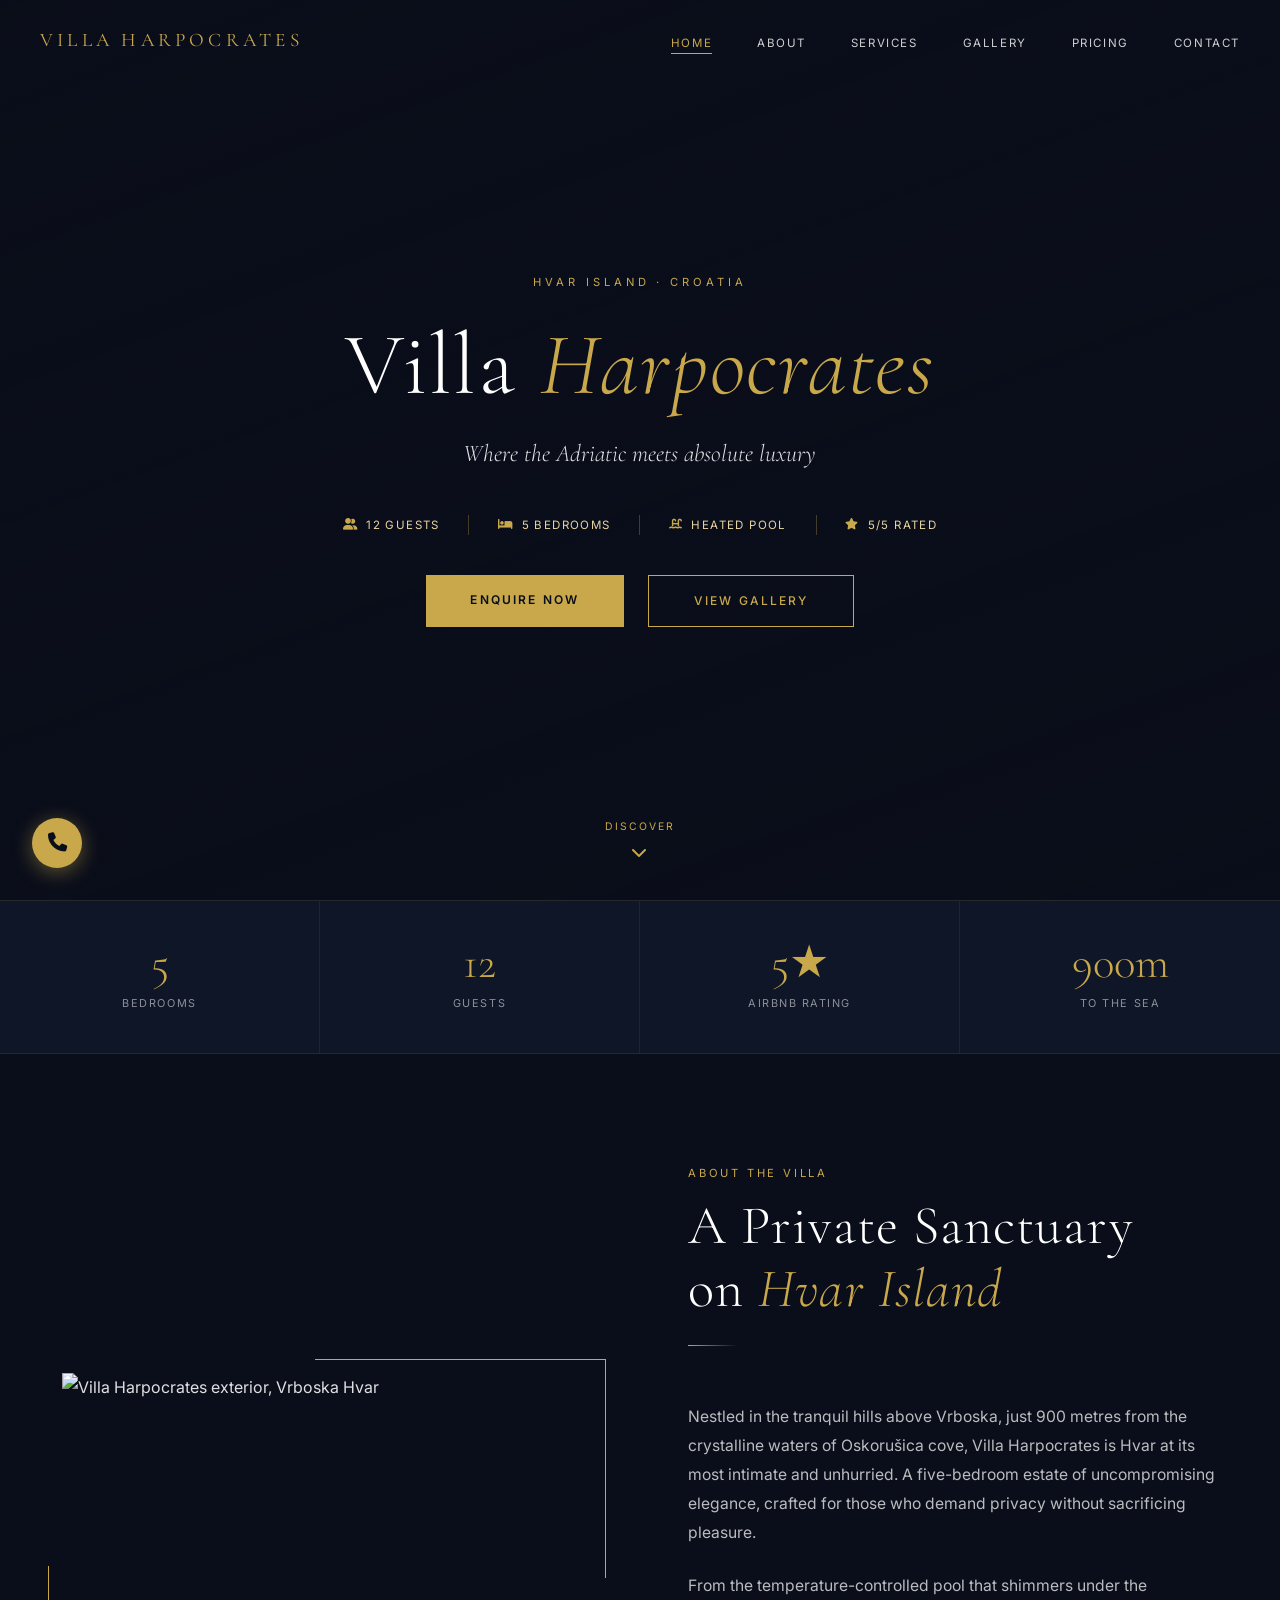
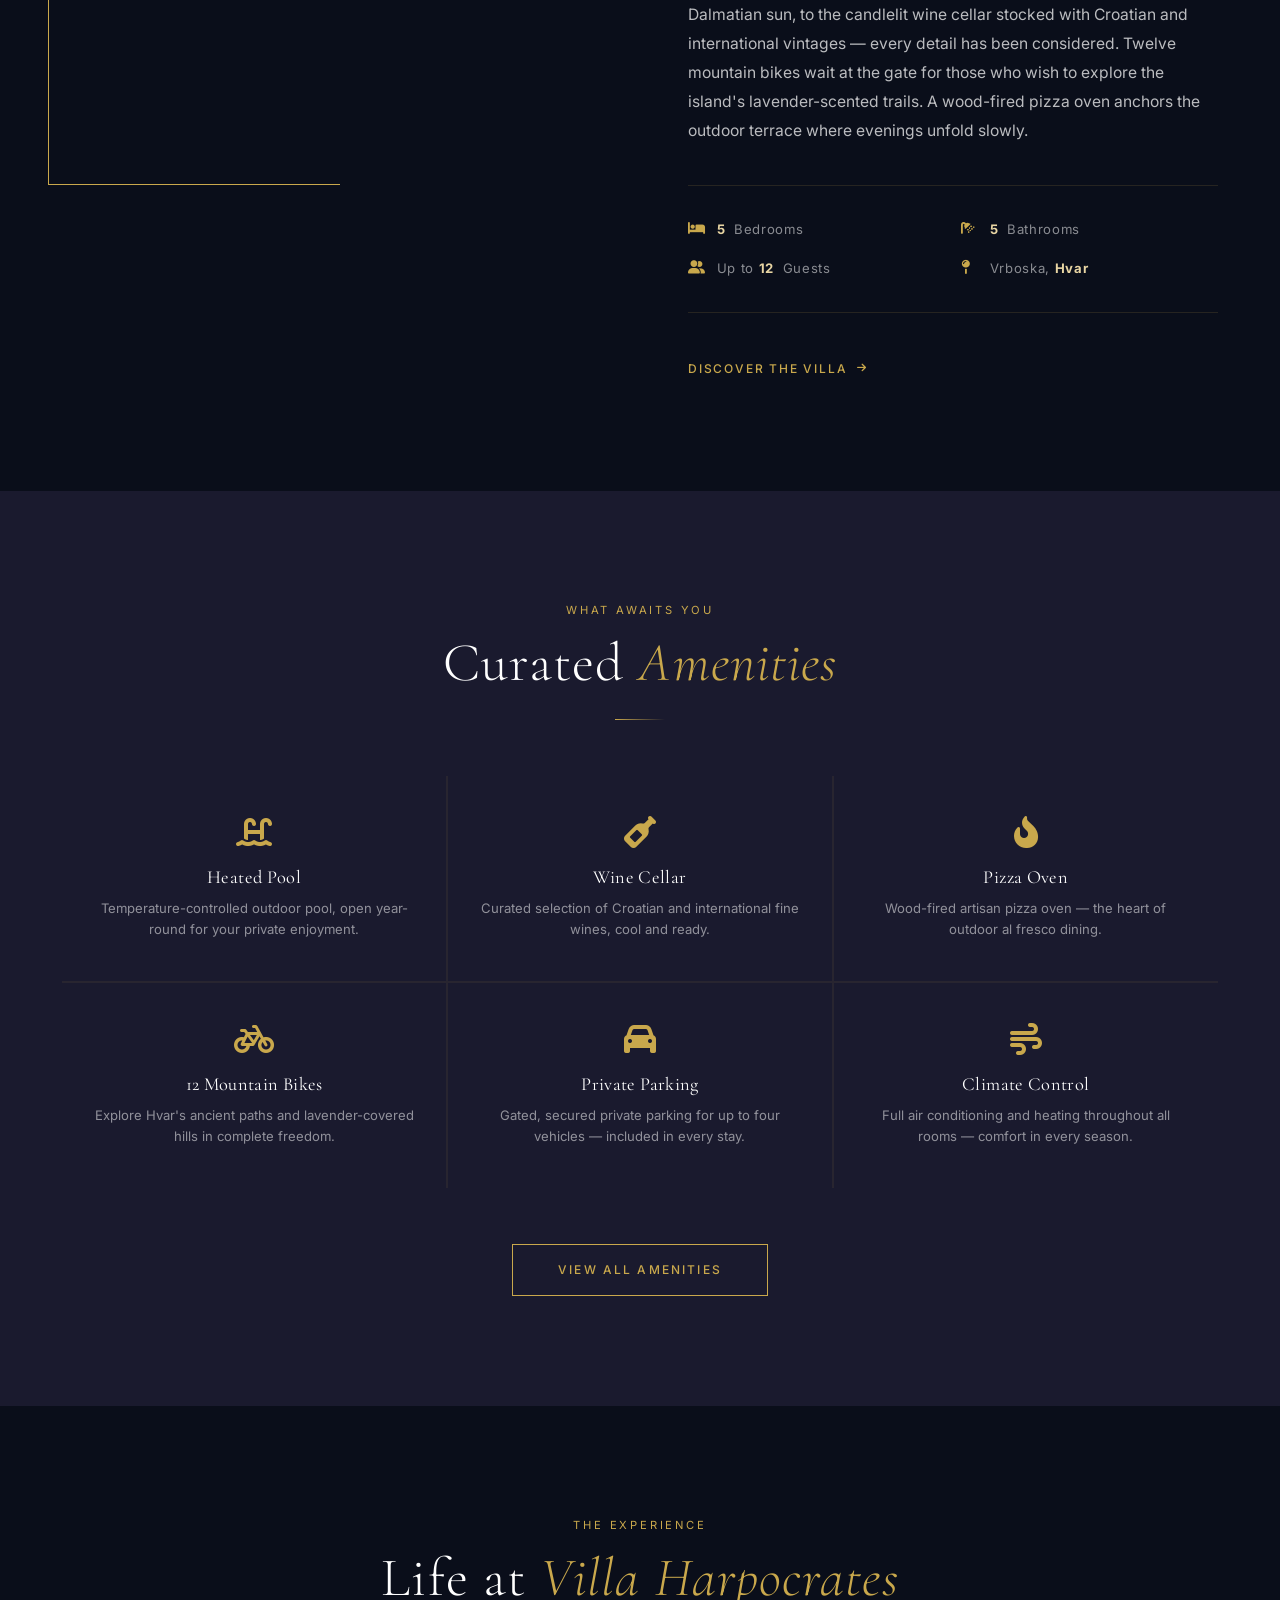
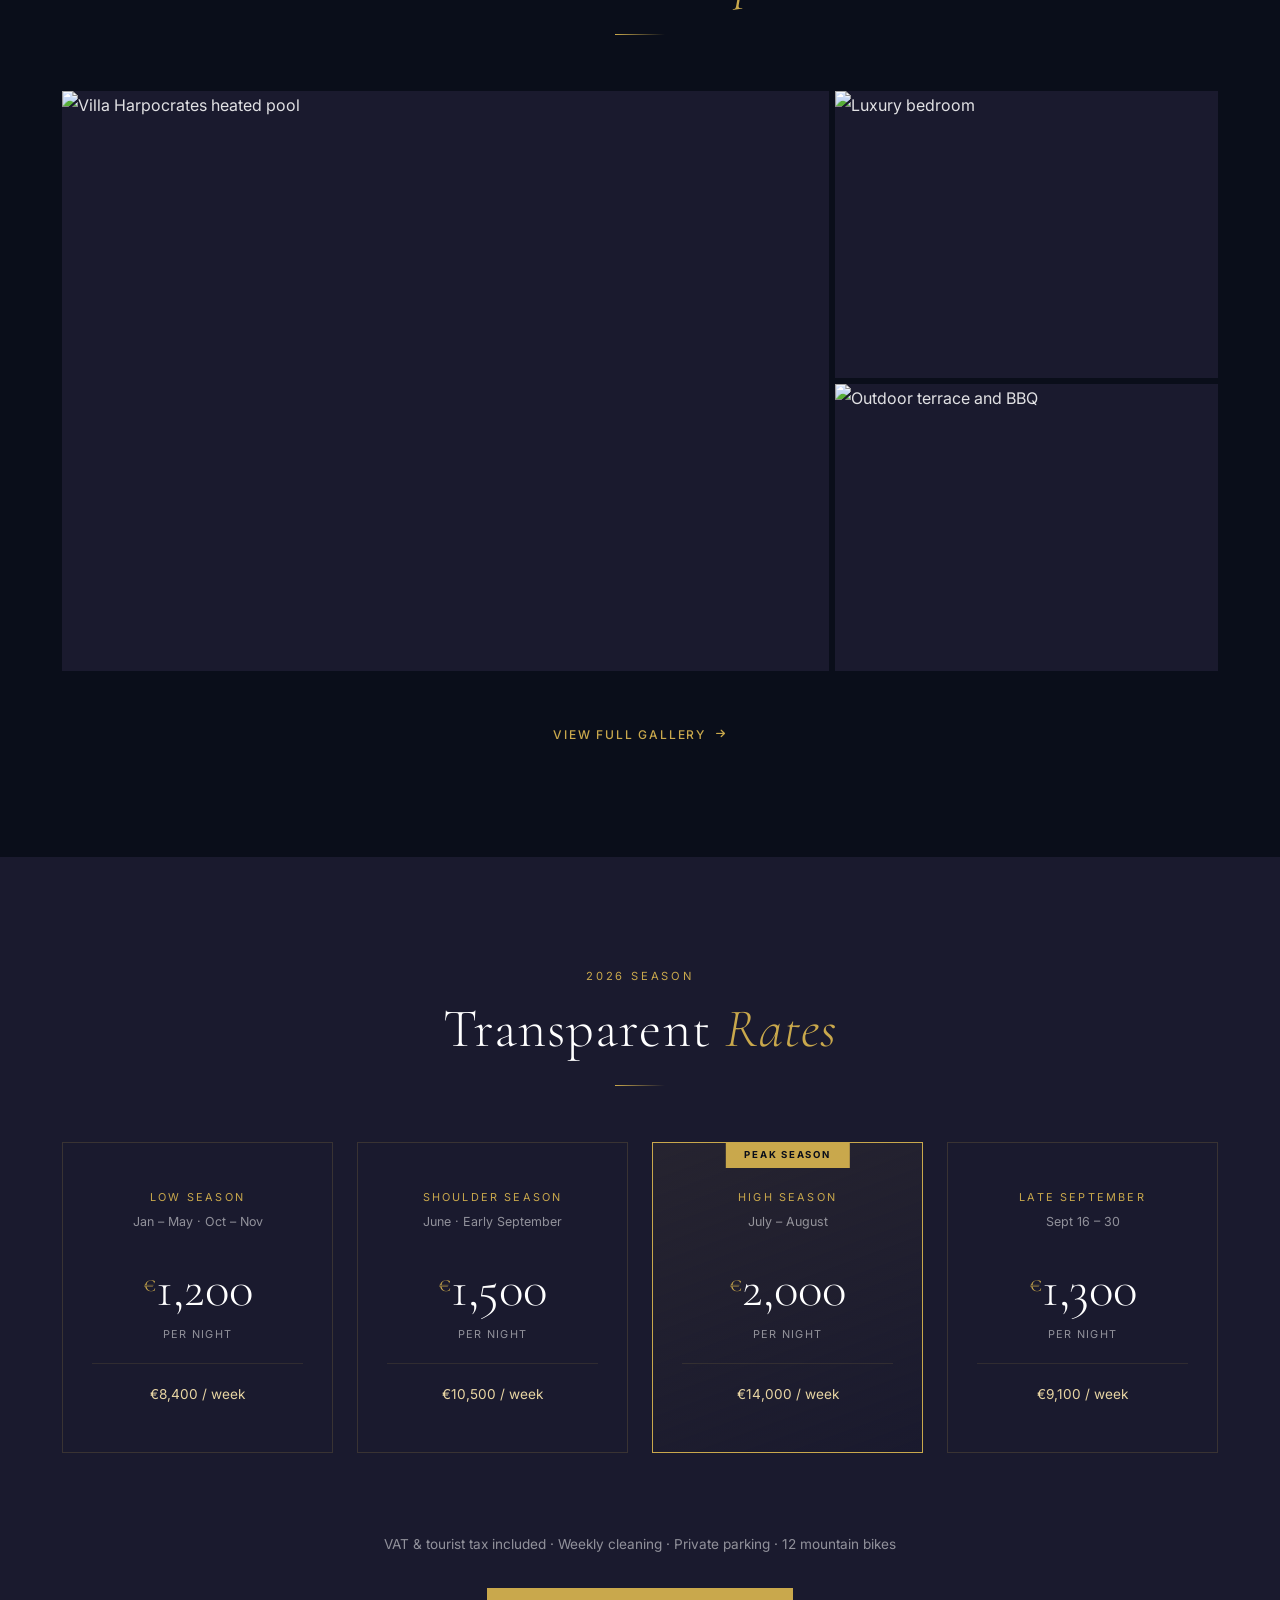
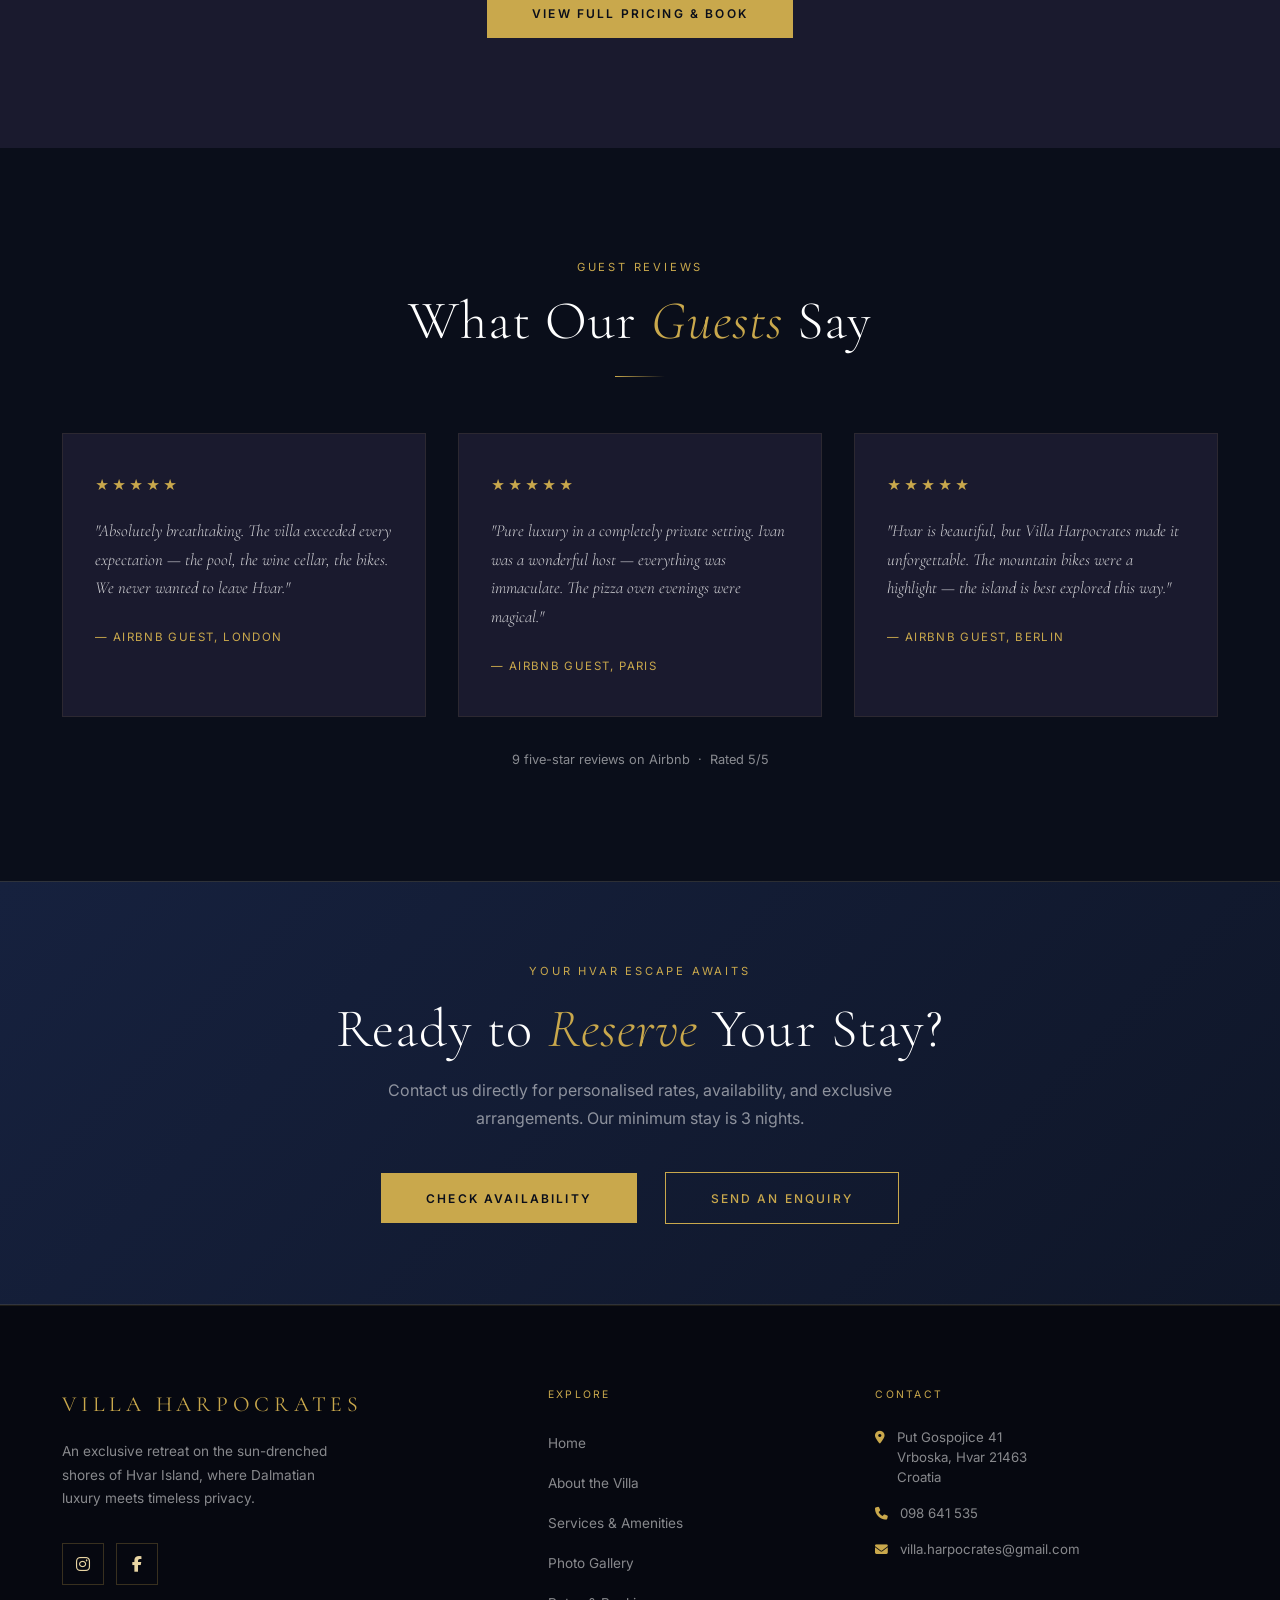
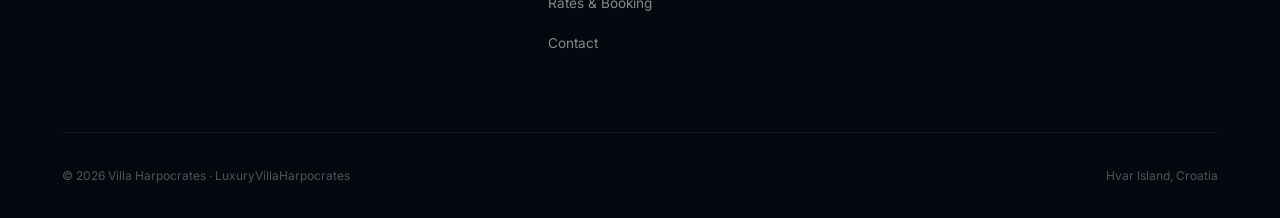
==== index.html @ 969c8e35 "Initial build: luxury 6-page website for Villa Harpocrates Dark navy + gold design system. 6 pages: " ====
<!DOCTYPE html>
<html lang="en">
<head>
  <meta charset="UTF-8">
  <meta name="viewport" content="width=device-width, initial-scale=1.0">
  <title>Villa Harpocrates — Luxury Villa on Hvar Island, Croatia</title>
  <meta name="description" content="Exclusive 5-bedroom luxury villa on Hvar Island, Croatia. Heated pool, wine cellar, pizza oven, 12 mountain bikes. Up to 12 guests. From €1,200/night.">
  <meta name="keywords" content="luxury villa hvar croatia, villa rental hvar, hvar island villa, vrboska villa, villa harpocrates, private villa croatia">
  <meta name="geo.region" content="HR">
  <meta name="geo.placename" content="Vrboska, Hvar">
  <meta name="theme-color" content="#0a0e1a">

  <meta property="og:title" content="Villa Harpocrates — Luxury Villa on Hvar Island">
  <meta property="og:description" content="5 bedrooms · 12 guests · Heated pool · Wine cellar. From €1,200/night. Hvar Island, Croatia.">
  <meta property="og:image" content="https://images.unsplash.com/photo-1613977257363-707ba9348227?w=1200&q=80">
  <meta property="og:type" content="website">
  <meta name="twitter:card" content="summary_large_image">

  <link rel="preconnect" href="https://fonts.googleapis.com">
  <link rel="preconnect" href="https://fonts.gstatic.com" crossorigin>
  <link href="https://fonts.googleapis.com/css2?family=Cormorant+Garamond:ital,wght@0,300;0,400;0,600;1,300;1,400&family=Inter:wght@300;400;500;600&display=swap" rel="stylesheet">
  <link rel="stylesheet" href="https://unpkg.com/aos@2.3.4/dist/aos.css">
  <link rel="stylesheet" href="https://cdnjs.cloudflare.com/ajax/libs/font-awesome/6.5.0/css/all.min.css">
  <link rel="stylesheet" href="css/style.css">

  <script type="application/ld+json">
  {
    "@context": "https://schema.org",
    "@type": "LodgingBusiness",
    "name": "Villa Harpocrates",
    "description": "Exclusive 5-bedroom luxury villa on Hvar Island, Croatia.",
    "telephone": "+385098641535",
    "email": "villa.harpocrates@gmail.com",
    "address": {
      "@type": "PostalAddress",
      "streetAddress": "Put Gospojice 41",
      "addressLocality": "Vrboska",
      "addressRegion": "Split-Dalmatia County",
      "addressCountry": "HR"
    },
    "geo": { "@type": "GeoCoordinates", "latitude": 43.1786, "longitude": 16.6993 },
    "numberOfRooms": 5,
    "aggregateRating": { "@type": "AggregateRating", "ratingValue": "5.0", "bestRating": "5", "ratingCount": "9" },
    "priceRange": "€€€€"
  }
  </script>
</head>
<body>

<!-- ========== NAVBAR ========== -->
<nav id="navbar">
  <a href="index.html" class="nav-logo">Villa Harpocrates</a>
  <ul class="nav-links">
    <li><a href="index.html"    class="nav-link">Home</a></li>
    <li><a href="about.html"    class="nav-link">About</a></li>
    <li><a href="services.html" class="nav-link">Services</a></li>
    <li><a href="gallery.html"  class="nav-link">Gallery</a></li>
    <li><a href="pricing.html"  class="nav-link">Pricing</a></li>
    <li><a href="contact.html"  class="nav-link">Contact</a></li>
  </ul>
  <button class="mobile-menu-btn" id="mobile-menu-btn" aria-label="Open menu">
    <span></span><span></span><span></span>
  </button>
</nav>

<!-- Mobile Menu -->
<div id="mobile-menu">
  <a href="index.html"    class="mobile-link">Home</a>
  <a href="about.html"    class="mobile-link">About</a>
  <a href="services.html" class="mobile-link">Services</a>
  <a href="gallery.html"  class="mobile-link">Gallery</a>
  <a href="pricing.html"  class="mobile-link">Pricing</a>
  <a href="contact.html"  class="mobile-link">Contact</a>
</div>

<!-- ========== HERO ========== -->
<section id="hero">
  <div class="hero-bg" style="background-image: url('https://images.unsplash.com/photo-1613977257363-707ba9348227?auto=format&fit=crop&w=1920&q=85');"></div>
  <div class="hero-overlay"></div>
  <div class="hero-content">
    <p class="hero-pretitle">Hvar Island &middot; Croatia</p>
    <h1 class="hero-title">Villa <em>Harpocrates</em></h1>
    <p class="hero-subtitle">Where the Adriatic meets absolute luxury</p>
    <div class="hero-stats">
      <span class="hero-stat"><i class="fa-solid fa-user-group"></i> 12 Guests</span>
      <span class="hero-stat"><i class="fa-solid fa-bed"></i> 5 Bedrooms</span>
      <span class="hero-stat"><i class="fa-solid fa-water-ladder"></i> Heated Pool</span>
      <span class="hero-stat"><i class="fa-solid fa-star"></i> 5/5 Rated</span>
    </div>
    <div class="hero-cta">
      <a href="pricing.html" class="btn-primary">Enquire Now</a>
      <a href="gallery.html" class="btn-secondary">View Gallery</a>
    </div>
  </div>
  <a href="#stats" class="hero-scroll" aria-label="Scroll down">
    <span>Discover</span>
    <i class="fa-solid fa-chevron-down"></i>
  </a>
</section>

<!-- ========== STATS STRIP ========== -->
<div class="stats-strip" id="stats">
  <div class="stats-strip-inner">
    <div class="stats-item" data-aos="fade-up" data-aos-delay="0">
      <span class="stats-value">5</span>
      <span class="stats-label">Bedrooms</span>
    </div>
    <div class="stats-item" data-aos="fade-up" data-aos-delay="100">
      <span class="stats-value">12</span>
      <span class="stats-label">Guests</span>
    </div>
    <div class="stats-item" data-aos="fade-up" data-aos-delay="200">
      <span class="stats-value">5★</span>
      <span class="stats-label">Airbnb Rating</span>
    </div>
    <div class="stats-item" data-aos="fade-up" data-aos-delay="300">
      <span class="stats-value">900m</span>
      <span class="stats-label">To the Sea</span>
    </div>
  </div>
</div>

<!-- ========== ABOUT TEASER ========== -->
<section id="about-teaser" style="background: var(--navy);">
  <div class="container">
    <div class="about-grid">
      <div class="about-img-wrap" data-aos="fade-right">
        <img
          class="about-img"
          src="https://images.unsplash.com/photo-1580587771525-78b9dba3b914?auto=format&fit=crop&w=1000&q=80"
          alt="Villa Harpocrates exterior, Vrboska Hvar"
          loading="lazy"
        >
      </div>
      <div class="about-text" data-aos="fade-left" data-aos-delay="100">
        <span class="section-label">About the Villa</span>
        <h2>A Private Sanctuary<br>on <em>Hvar Island</em></h2>
        <div class="section-divider"></div>
        <p>
          Nestled in the tranquil hills above Vrboska, just 900 metres from the crystalline waters of Oskorušica cove, Villa Harpocrates is Hvar at its most intimate and unhurried. A five-bedroom estate of uncompromising elegance, crafted for those who demand privacy without sacrificing pleasure.
        </p>
        <p>
          From the temperature-controlled pool that shimmers under the Dalmatian sun, to the candlelit wine cellar stocked with Croatian and international vintages — every detail has been considered. Twelve mountain bikes wait at the gate for those who wish to explore the island's lavender-scented trails. A wood-fired pizza oven anchors the outdoor terrace where evenings unfold slowly.
        </p>
        <div class="about-specs">
          <div class="about-spec">
            <i class="fa-solid fa-bed"></i>
            <span><strong>5</strong> Bedrooms</span>
          </div>
          <div class="about-spec">
            <i class="fa-solid fa-shower"></i>
            <span><strong>5</strong> Bathrooms</span>
          </div>
          <div class="about-spec">
            <i class="fa-solid fa-user-group"></i>
            <span>Up to <strong>12</strong> Guests</span>
          </div>
          <div class="about-spec">
            <i class="fa-solid fa-map-pin"></i>
            <span>Vrboska, <strong>Hvar</strong></span>
          </div>
        </div>
        <a href="about.html" class="btn-text">Discover the Villa <i class="fa-solid fa-arrow-right"></i></a>
      </div>
    </div>
  </div>
</section>

<!-- ========== AMENITIES PREVIEW ========== -->
<section id="amenities-preview" style="background: var(--charcoal);">
  <div class="container">
    <div style="text-align:center; margin-bottom: 3.5rem;">
      <span class="section-label" style="display:block; text-align:center;">What Awaits You</span>
      <h2>Curated <em>Amenities</em></h2>
      <div class="section-divider centered"></div>
    </div>

    <div class="amenities-grid">
      <div class="amenity-card" data-aos="fade-up" data-aos-delay="0">
        <i class="fa-solid fa-water-ladder amenity-icon"></i>
        <h3 class="amenity-title">Heated Pool</h3>
        <p class="amenity-desc">Temperature-controlled outdoor pool, open year-round for your private enjoyment.</p>
      </div>
      <div class="amenity-card" data-aos="fade-up" data-aos-delay="80">
        <i class="fa-solid fa-wine-bottle amenity-icon"></i>
        <h3 class="amenity-title">Wine Cellar</h3>
        <p class="amenity-desc">Curated selection of Croatian and international fine wines, cool and ready.</p>
      </div>
      <div class="amenity-card" data-aos="fade-up" data-aos-delay="160">
        <i class="fa-solid fa-fire-flame-curved amenity-icon"></i>
        <h3 class="amenity-title">Pizza Oven</h3>
        <p class="amenity-desc">Wood-fired artisan pizza oven — the heart of outdoor al fresco dining.</p>
      </div>
      <div class="amenity-card" data-aos="fade-up" data-aos-delay="0">
        <i class="fa-solid fa-bicycle amenity-icon"></i>
        <h3 class="amenity-title">12 Mountain Bikes</h3>
        <p class="amenity-desc">Explore Hvar's ancient paths and lavender-covered hills in complete freedom.</p>
      </div>
      <div class="amenity-card" data-aos="fade-up" data-aos-delay="80">
        <i class="fa-solid fa-car amenity-icon"></i>
        <h3 class="amenity-title">Private Parking</h3>
        <p class="amenity-desc">Gated, secured private parking for up to four vehicles — included in every stay.</p>
      </div>
      <div class="amenity-card" data-aos="fade-up" data-aos-delay="160">
        <i class="fa-solid fa-wind amenity-icon"></i>
        <h3 class="amenity-title">Climate Control</h3>
        <p class="amenity-desc">Full air conditioning and heating throughout all rooms — comfort in every season.</p>
      </div>
    </div>

    <div style="text-align:center; margin-top: 3.5rem;" data-aos="fade-up">
      <a href="services.html" class="btn-secondary">View All Amenities</a>
    </div>
  </div>
</section>

<!-- ========== GALLERY TEASER ========== -->
<section id="gallery-teaser" style="background: var(--navy);">
  <div class="container">
    <div style="text-align:center; margin-bottom: 3.5rem;">
      <span class="section-label" style="display:block; text-align:center;">The Experience</span>
      <h2>Life at <em>Villa Harpocrates</em></h2>
      <div class="section-divider centered"></div>
    </div>

    <div style="display:grid; grid-template-columns: 2fr 1fr; grid-template-rows: 1fr 1fr; gap: 6px; height: 580px;" data-aos="fade-up">
      <div class="gallery-item" style="grid-row: span 2;" data-src="https://images.unsplash.com/photo-1571003123894-1f0594d2b5d9?auto=format&fit=crop&w=1200&q=80" data-alt="Villa pool" data-category="pool">
        <img src="https://images.unsplash.com/photo-1571003123894-1f0594d2b5d9?auto=format&fit=crop&w=800&q=80" alt="Villa Harpocrates heated pool" loading="lazy" style="height:100%; object-fit:cover;">
        <div class="gallery-overlay"><i class="fa-regular fa-magnifying-glass-plus"></i></div>
      </div>
      <div class="gallery-item" data-src="https://images.unsplash.com/photo-1631049307264-da0ec9d70304?auto=format&fit=crop&w=1000&q=80" data-alt="Bedroom" data-category="interior">
        <img src="https://images.unsplash.com/photo-1631049307264-da0ec9d70304?auto=format&fit=crop&w=600&q=80" alt="Luxury bedroom" loading="lazy" style="height:100%; object-fit:cover;">
        <div class="gallery-overlay"><i class="fa-regular fa-magnifying-glass-plus"></i></div>
      </div>
      <div class="gallery-item" data-src="https://images.unsplash.com/photo-1600585154340-be6161a56a0c?auto=format&fit=crop&w=1000&q=80" data-alt="Outdoor terrace" data-category="exterior">
        <img src="https://images.unsplash.com/photo-1600585154340-be6161a56a0c?auto=format&fit=crop&w=600&q=80" alt="Outdoor terrace and BBQ" loading="lazy" style="height:100%; object-fit:cover;">
        <div class="gallery-overlay"><i class="fa-regular fa-magnifying-glass-plus"></i></div>
      </div>
    </div>

    <div id="lightbox">
      <button id="lightbox-close" aria-label="Close">&times;</button>
      <button id="lightbox-prev" aria-label="Previous"><i class="fa-solid fa-chevron-left"></i></button>
      <img id="lightbox-img" src="" alt="">
      <button id="lightbox-next" aria-label="Next"><i class="fa-solid fa-chevron-right"></i></button>
      <div id="lightbox-counter"></div>
    </div>

    <div style="text-align:center; margin-top: 3rem;" data-aos="fade-up">
      <a href="gallery.html" class="btn-text">View Full Gallery <i class="fa-solid fa-arrow-right"></i></a>
    </div>
  </div>
</section>

<!-- ========== PRICING TEASER ========== -->
<section id="pricing-teaser" style="background: var(--charcoal);">
  <div class="container">
    <div style="text-align:center; margin-bottom: 3.5rem;">
      <span class="section-label" style="display:block; text-align:center;">2026 Season</span>
      <h2>Transparent <em>Rates</em></h2>
      <div class="section-divider centered"></div>
    </div>

    <div class="pricing-grid" data-aos="fade-up">
      <div class="pricing-card">
        <p class="pricing-season">Low Season</p>
        <p class="pricing-dates">Jan – May · Oct – Nov</p>
        <div class="pricing-amount"><span class="pricing-currency">€</span>1,200</div>
        <p class="pricing-unit">per night</p>
        <p class="pricing-weekly">€8,400 / week</p>
      </div>
      <div class="pricing-card">
        <p class="pricing-season">Shoulder Season</p>
        <p class="pricing-dates">June · Early September</p>
        <div class="pricing-amount"><span class="pricing-currency">€</span>1,500</div>
        <p class="pricing-unit">per night</p>
        <p class="pricing-weekly">€10,500 / week</p>
      </div>
      <div class="pricing-card featured">
        <div class="pricing-badge">Peak Season</div>
        <p class="pricing-season">High Season</p>
        <p class="pricing-dates">July – August</p>
        <div class="pricing-amount"><span class="pricing-currency">€</span>2,000</div>
        <p class="pricing-unit">per night</p>
        <p class="pricing-weekly">€14,000 / week</p>
      </div>
      <div class="pricing-card">
        <p class="pricing-season">Late September</p>
        <p class="pricing-dates">Sept 16 – 30</p>
        <div class="pricing-amount"><span class="pricing-currency">€</span>1,300</div>
        <p class="pricing-unit">per night</p>
        <p class="pricing-weekly">€9,100 / week</p>
      </div>
    </div>

    <div style="text-align:center;" data-aos="fade-up">
      <p style="font-size:0.85rem; color:var(--text-muted); margin-bottom: 2rem;">VAT &amp; tourist tax included · Weekly cleaning · Private parking · 12 mountain bikes</p>
      <a href="pricing.html" class="btn-primary">View Full Pricing &amp; Book</a>
    </div>
  </div>
</section>

<!-- ========== TESTIMONIALS ========== -->
<section id="testimonials" style="background: var(--navy);">
  <div class="container">
    <div style="text-align:center; margin-bottom: 3.5rem;">
      <span class="section-label" style="display:block; text-align:center;">Guest Reviews</span>
      <h2>What Our <em>Guests</em> Say</h2>
      <div class="section-divider centered"></div>
    </div>

    <div class="testimonials-grid">
      <div class="testimonial-card" data-aos="fade-up" data-aos-delay="0">
        <div class="testimonial-stars">★★★★★</div>
        <p class="testimonial-text">"Absolutely breathtaking. The villa exceeded every expectation — the pool, the wine cellar, the bikes. We never wanted to leave Hvar."</p>
        <p class="testimonial-author">— Airbnb Guest, London</p>
      </div>
      <div class="testimonial-card" data-aos="fade-up" data-aos-delay="100">
        <div class="testimonial-stars">★★★★★</div>
        <p class="testimonial-text">"Pure luxury in a completely private setting. Ivan was a wonderful host — everything was immaculate. The pizza oven evenings were magical."</p>
        <p class="testimonial-author">— Airbnb Guest, Paris</p>
      </div>
      <div class="testimonial-card" data-aos="fade-up" data-aos-delay="200">
        <div class="testimonial-stars">★★★★★</div>
        <p class="testimonial-text">"Hvar is beautiful, but Villa Harpocrates made it unforgettable. The mountain bikes were a highlight — the island is best explored this way."</p>
        <p class="testimonial-author">— Airbnb Guest, Berlin</p>
      </div>
    </div>

    <div style="text-align:center; margin-top:2rem; color:var(--text-muted); font-size:0.8rem;" data-aos="fade-up">
      9 five-star reviews on Airbnb &nbsp;·&nbsp; Rated 5/5
    </div>
  </div>
</section>

<!-- ========== CTA BANNER ========== -->
<div class="cta-banner">
  <div class="container">
    <span class="section-label" style="display:block; text-align:center; margin-bottom:1rem;">Your Hvar Escape Awaits</span>
    <h2>Ready to <em>Reserve</em> Your Stay?</h2>
    <p>Contact us directly for personalised rates, availability, and exclusive arrangements. Our minimum stay is 3 nights.</p>
    <a href="pricing.html" class="btn-primary">Check Availability</a>
    <a href="contact.html" class="btn-secondary" style="margin-left:1rem;">Send an Enquiry</a>
  </div>
</div>

<!-- ========== FOOTER ========== -->
<footer>
  <div class="container">
    <div class="footer-grid">
      <div>
        <span class="footer-logo">Villa Harpocrates</span>
        <p class="footer-tagline">An exclusive retreat on the sun-drenched shores of Hvar Island, where Dalmatian luxury meets timeless privacy.</p>
        <div class="social-links">
          <a href="https://www.instagram.com/luxuryvillaharpocrates/" target="_blank" rel="noopener" class="social-link" aria-label="Instagram"><i class="fa-brands fa-instagram"></i></a>
          <a href="https://facebook.com" target="_blank" rel="noopener" class="social-link" aria-label="Facebook"><i class="fa-brands fa-facebook-f"></i></a>
        </div>
      </div>
      <div>
        <p class="footer-col-title">Explore</p>
        <ul class="footer-links">
          <li><a href="index.html">Home</a></li>
          <li><a href="about.html">About the Villa</a></li>
          <li><a href="services.html">Services &amp; Amenities</a></li>
          <li><a href="gallery.html">Photo Gallery</a></li>
          <li><a href="pricing.html">Rates &amp; Booking</a></li>
          <li><a href="contact.html">Contact</a></li>
        </ul>
      </div>
      <div>
        <p class="footer-col-title">Contact</p>
        <div class="footer-contact-item">
          <i class="fa-solid fa-location-dot"></i>
          <span>Put Gospojice 41<br>Vrboska, Hvar 21463<br>Croatia</span>
        </div>
        <div class="footer-contact-item">
          <i class="fa-solid fa-phone"></i>
          <a href="tel:+385098641535">098 641 535</a>
        </div>
        <div class="footer-contact-item">
          <i class="fa-solid fa-envelope"></i>
          <a href="mailto:villa.harpocrates@gmail.com">villa.harpocrates@gmail.com</a>
        </div>
      </div>
    </div>
    <div class="footer-bottom">
      <span>&copy; 2026 Villa Harpocrates · LuxuryVillaHarpocrates</span>
      <span>Hvar Island, Croatia</span>
    </div>
  </div>
</footer>

<!-- Floating Buttons -->
<button id="back-to-top" aria-label="Back to top"><i class="fa-solid fa-chevron-up"></i></button>
<a href="tel:+385098641535" id="phone-float" aria-label="Call us"><i class="fa-solid fa-phone"></i></a>

<script src="https://unpkg.com/aos@2.3.4/dist/aos.js"></script>
<script src="js/main.js"></script>
</body>
</html>
---- css/style.css ----
/* ============================================================
   Villa Harpocrates — Luxury Villa Website
   Dark Navy + Gold Design System
   ============================================================ */

/* ========== CSS Variables ========== */
:root {
  --navy:       #0a0e1a;
  --charcoal:   #1a1a2e;
  --charcoal2:  #16213e;
  --charcoal3:  #0f1628;
  --gold:       #c9a84c;
  --gold-light: #d4af37;
  --gold-pale:  #e8d5a3;
  --gold-dim:   rgba(201,168,76,0.15);
  --white:      #ffffff;
  --off-white:  #f5f2ec;
  --text-light: rgba(255,255,255,0.87);
  --text-muted: rgba(255,255,255,0.52);
  --font-head:  'Cormorant Garamond', Georgia, serif;
  --font-body:  'Inter', system-ui, -apple-system, sans-serif;
  --section-py: 110px;
  --container:  1220px;
  --ease:       cubic-bezier(0.4, 0, 0.2, 1);
  --dur:        0.3s;
}

/* ========== Reset & Base ========== */
*, *::before, *::after { box-sizing: border-box; margin: 0; padding: 0; }

html {
  scroll-behavior: smooth;
  font-size: 16px;
}

body {
  font-family: var(--font-body);
  background: var(--navy);
  color: var(--text-light);
  line-height: 1.75;
  overflow-x: hidden;
  -webkit-font-smoothing: antialiased;
}

img { max-width: 100%; height: auto; display: block; }
a  { color: inherit; text-decoration: none; }

/* ========== Scrollbar ========== */
::-webkit-scrollbar { width: 5px; }
::-webkit-scrollbar-track { background: var(--navy); }
::-webkit-scrollbar-thumb { background: var(--gold); border-radius: 3px; }
::selection { background: var(--gold); color: var(--navy); }

/* ========== Typography ========== */
h1, h2, h3, h4 {
  font-family: var(--font-head);
  font-weight: 300;
  line-height: 1.15;
  letter-spacing: 0.02em;
  color: var(--white);
}
h1 { font-size: clamp(2.8rem, 8vw, 5.5rem); }
h2 { font-size: clamp(2rem, 5vw, 3.4rem); }
h3 { font-size: clamp(1.3rem, 3vw, 1.9rem); }
h4 { font-size: 1.2rem; }

h1 em, h2 em { font-style: italic; color: var(--gold); }

p { color: var(--text-light); }

/* ========== Layout ========== */
.container {
  width: 100%;
  max-width: var(--container);
  margin: 0 auto;
  padding: 0 2rem;
}

section { padding: var(--section-py) 0; }

/* ========== Section Labels ========== */
.section-label {
  display: block;
  font-size: 0.7rem;
  letter-spacing: 0.25em;
  text-transform: uppercase;
  color: var(--gold);
  margin-bottom: 0.75rem;
}
.section-divider {
  width: 50px;
  height: 1px;
  background: linear-gradient(to right, var(--gold), transparent);
  margin: 1.5rem 0 3.5rem;
}
.section-divider.centered { margin: 1.5rem auto 3.5rem; }

/* ========== Buttons ========== */
.btn-primary {
  display: inline-block;
  background: var(--gold);
  color: var(--navy);
  padding: 0.9rem 2.8rem;
  font-family: var(--font-body);
  font-size: 0.75rem;
  font-weight: 600;
  letter-spacing: 0.18em;
  text-transform: uppercase;
  text-decoration: none;
  transition: background var(--dur) var(--ease), transform var(--dur) var(--ease), box-shadow var(--dur) var(--ease);
}
.btn-primary:hover {
  background: var(--gold-light);
  transform: translateY(-2px);
  box-shadow: 0 8px 28px rgba(201,168,76,0.35);
}

.btn-secondary {
  display: inline-block;
  border: 1px solid var(--gold);
  color: var(--gold);
  padding: 0.9rem 2.8rem;
  font-family: var(--font-body);
  font-size: 0.75rem;
  font-weight: 500;
  letter-spacing: 0.18em;
  text-transform: uppercase;
  text-decoration: none;
  transition: background var(--dur) var(--ease), color var(--dur) var(--ease), transform var(--dur) var(--ease);
}
.btn-secondary:hover {
  background: var(--gold);
  color: var(--navy);
  transform: translateY(-2px);
}

.btn-text {
  display: inline-flex;
  align-items: center;
  gap: 0.6rem;
  color: var(--gold);
  font-size: 0.75rem;
  letter-spacing: 0.15em;
  text-transform: uppercase;
  font-weight: 500;
  transition: gap var(--dur);
}
.btn-text:hover { gap: 1rem; }
.btn-text i { font-size: 0.65rem; }

/* ========== Navbar ========== */
#navbar {
  position: fixed;
  top: 0; left: 0; right: 0;
  z-index: 1000;
  padding: 1.5rem 2.5rem;
  display: flex;
  align-items: center;
  justify-content: space-between;
  transition: background var(--dur) var(--ease), padding var(--dur) var(--ease), box-shadow var(--dur) var(--ease);
}

#navbar.scrolled {
  background: rgba(10, 14, 26, 0.97);
  backdrop-filter: blur(20px);
  -webkit-backdrop-filter: blur(20px);
  padding: 1rem 2.5rem;
  box-shadow: 0 2px 40px rgba(0,0,0,0.5);
}

.nav-logo {
  font-family: var(--font-head);
  font-size: 1.2rem;
  letter-spacing: 0.22em;
  color: var(--gold);
  text-transform: uppercase;
  font-weight: 400;
  flex-shrink: 0;
}

.nav-links {
  display: flex;
  align-items: center;
  gap: 2.8rem;
  list-style: none;
}

.nav-link {
  color: rgba(255,255,255,0.8);
  font-size: 0.72rem;
  letter-spacing: 0.14em;
  text-transform: uppercase;
  font-weight: 400;
  transition: color var(--dur);
  position: relative;
}

.nav-link::after {
  content: '';
  position: absolute;
  bottom: -4px; left: 0; right: 0;
  height: 1px;
  background: var(--gold);
  transform: scaleX(0);
  transform-origin: right;
  transition: transform var(--dur) var(--ease);
}

.nav-link:hover,
.nav-link.active {
  color: var(--gold);
}

.nav-link:hover::after,
.nav-link.active::after {
  transform: scaleX(1);
  transform-origin: left;
}

/* Mobile Menu Button */
.mobile-menu-btn {
  display: none;
  flex-direction: column;
  gap: 5px;
  cursor: pointer;
  background: none;
  border: none;
  padding: 4px;
}
.mobile-menu-btn span {
  display: block;
  width: 24px;
  height: 1px;
  background: var(--gold);
  transition: transform var(--dur) var(--ease), opacity var(--dur);
}
.mobile-menu-btn.open span:nth-child(1) { transform: translateY(6px) rotate(45deg); }
.mobile-menu-btn.open span:nth-child(2) { opacity: 0; }
.mobile-menu-btn.open span:nth-child(3) { transform: translateY(-6px) rotate(-45deg); }

/* Mobile Menu */
#mobile-menu {
  display: none;
  position: fixed;
  top: 0; left: 0; right: 0; bottom: 0;
  background: var(--navy);
  z-index: 999;
  flex-direction: column;
  align-items: center;
  justify-content: center;
  gap: 2.5rem;
}
#mobile-menu.open { display: flex; }
.mobile-link {
  font-family: var(--font-head);
  font-size: 2.2rem;
  font-weight: 300;
  color: var(--white);
  letter-spacing: 0.08em;
  transition: color var(--dur);
}
.mobile-link:hover,
.mobile-link.active { color: var(--gold); }

/* ========== Page Hero Banner (inner pages) ========== */
.page-hero {
  position: relative;
  height: 55vh;
  min-height: 400px;
  display: flex;
  align-items: center;
  justify-content: center;
  overflow: hidden;
}

.page-hero-bg {
  position: absolute;
  inset: 0;
  background-size: cover;
  background-position: center;
  transform: scale(1.08);
  transition: transform 0.1s linear;
}

.page-hero-overlay {
  position: absolute;
  inset: 0;
  background: linear-gradient(
    to bottom,
    rgba(10,14,26,0.55) 0%,
    rgba(10,14,26,0.75) 100%
  );
}

.page-hero-content {
  position: relative;
  z-index: 2;
  text-align: center;
  padding: 0 2rem;
}

.page-hero-content .section-label {
  justify-content: center;
  display: block;
  text-align: center;
  margin-bottom: 1rem;
}

.page-hero-content h1 {
  font-size: clamp(2.5rem, 6vw, 4.5rem);
}

/* Breadcrumb */
.breadcrumb {
  display: flex;
  align-items: center;
  justify-content: center;
  gap: 0.5rem;
  margin-top: 1.5rem;
  font-size: 0.75rem;
  letter-spacing: 0.1em;
  color: var(--text-muted);
}
.breadcrumb a { color: var(--gold); }
.breadcrumb a:hover { color: var(--gold-pale); }

/* ========== Home Hero ========== */
#hero {
  position: relative;
  height: 100vh;
  min-height: 700px;
  display: flex;
  align-items: center;
  justify-content: center;
  overflow: hidden;
}

.hero-bg {
  position: absolute;
  inset: 0;
  background-size: cover;
  background-position: center;
  background-attachment: fixed;
  transform: scale(1.06);
  will-change: transform;
}

.hero-overlay {
  position: absolute;
  inset: 0;
  background: linear-gradient(
    160deg,
    rgba(10,14,26,0.72) 0%,
    rgba(10,14,26,0.38) 45%,
    rgba(10,14,26,0.68) 100%
  );
}

.hero-content {
  position: relative;
  z-index: 2;
  text-align: center;
  padding: 0 2rem;
  max-width: 900px;
}

.hero-pretitle {
  font-size: 0.7rem;
  letter-spacing: 0.35em;
  text-transform: uppercase;
  color: var(--gold);
  margin-bottom: 1.5rem;
}

.hero-title {
  font-family: var(--font-head);
  font-weight: 300;
  line-height: 1.1;
  margin-bottom: 1.2rem;
}

.hero-subtitle {
  font-family: var(--font-head);
  font-size: clamp(1rem, 2.5vw, 1.5rem);
  font-weight: 300;
  font-style: italic;
  color: var(--text-light);
  margin-bottom: 2.5rem;
}

.hero-stats {
  display: flex;
  justify-content: center;
  align-items: center;
  gap: 0;
  margin: 2.5rem 0;
  flex-wrap: wrap;
}

.hero-stat {
  display: flex;
  align-items: center;
  gap: 0.5rem;
  font-size: 0.72rem;
  letter-spacing: 0.12em;
  text-transform: uppercase;
  color: var(--gold-pale);
  padding: 0 1.8rem;
}

.hero-stat + .hero-stat {
  border-left: 1px solid rgba(201,168,76,0.3);
}

.hero-stat i { color: var(--gold); }

.hero-cta {
  display: flex;
  gap: 1.5rem;
  justify-content: center;
  flex-wrap: wrap;
}

.hero-scroll {
  position: absolute;
  bottom: 2.5rem;
  left: 50%;
  transform: translateX(-50%);
  z-index: 2;
  display: flex;
  flex-direction: column;
  align-items: center;
  gap: 0.5rem;
  color: var(--gold);
  font-size: 0.65rem;
  letter-spacing: 0.2em;
  text-transform: uppercase;
  animation: heroScroll 2.4s ease-in-out infinite;
}

.hero-scroll i { font-size: 1rem; }

@keyframes heroScroll {
  0%, 100% { transform: translateX(-50%) translateY(0); opacity: 0.8; }
  50%       { transform: translateX(-50%) translateY(8px); opacity: 1; }
}

/* ========== Stats Strip ========== */
.stats-strip {
  background: var(--charcoal3);
  border-top: 1px solid rgba(201,168,76,0.12);
  border-bottom: 1px solid rgba(201,168,76,0.12);
  padding: 0;
}

.stats-strip-inner {
  display: grid;
  grid-template-columns: repeat(4, 1fr);
}

.stats-item {
  padding: 2.5rem 2rem;
  text-align: center;
  border-right: 1px solid rgba(201,168,76,0.1);
  transition: background var(--dur);
}
.stats-item:last-child { border-right: none; }
.stats-item:hover { background: var(--gold-dim); }

.stats-value {
  font-family: var(--font-head);
  font-size: 2.8rem;
  font-weight: 300;
  color: var(--gold);
  display: block;
  line-height: 1;
}

.stats-label {
  font-size: 0.68rem;
  letter-spacing: 0.14em;
  text-transform: uppercase;
  color: var(--text-muted);
  margin-top: 0.5rem;
  display: block;
}

/* ========== About Teaser (Home) ========== */
.about-grid {
  display: grid;
  grid-template-columns: 1fr 1fr;
  gap: 6rem;
  align-items: center;
}

.about-img-wrap {
  position: relative;
}

.about-img {
  width: 100%;
  aspect-ratio: 4 / 3;
  object-fit: cover;
  display: block;
}

/* Gold corner frame */
.about-img-wrap::before,
.about-img-wrap::after {
  content: '';
  position: absolute;
  width: 55%;
  height: 55%;
  border-color: var(--gold);
  border-style: solid;
  border-width: 0;
  pointer-events: none;
  z-index: 1;
  transition: width var(--dur), height var(--dur);
}
.about-img-wrap::before {
  top: -14px; right: -14px;
  border-top-width: 1px;
  border-right-width: 1px;
}
.about-img-wrap::after {
  bottom: -14px; left: -14px;
  border-bottom-width: 1px;
  border-left-width: 1px;
}
.about-img-wrap:hover::before,
.about-img-wrap:hover::after {
  width: 65%;
  height: 65%;
}

.about-text .section-label { display: block; }

.about-text p {
  font-size: 0.98rem;
  line-height: 1.85;
  color: rgba(255,255,255,0.72);
  margin-bottom: 1.5rem;
}

.about-specs {
  display: grid;
  grid-template-columns: repeat(2, 1fr);
  gap: 1rem;
  margin: 2.5rem 0;
  padding: 2rem 0;
  border-top: 1px solid rgba(201,168,76,0.15);
  border-bottom: 1px solid rgba(201,168,76,0.15);
}

.about-spec { display: flex; align-items: center; gap: 0.8rem; }
.about-spec i { color: var(--gold); font-size: 0.85rem; width: 16px; }
.about-spec span { font-size: 0.82rem; letter-spacing: 0.05em; color: var(--text-muted); }
.about-spec strong { color: var(--gold-pale); margin-right: 0.25rem; }

/* ========== Amenities Cards ========== */
.amenities-grid {
  display: grid;
  grid-template-columns: repeat(3, 1fr);
  gap: 1.5px;
  background: rgba(201,168,76,0.08);
}

.amenity-card {
  background: var(--charcoal);
  padding: 2.5rem 2rem;
  text-align: center;
  transition: background var(--dur) var(--ease), transform var(--dur) var(--ease);
}

.amenity-card:hover {
  background: var(--charcoal2);
  transform: translateY(-4px);
  z-index: 1;
  position: relative;
}

.amenity-icon {
  font-size: 2rem;
  color: var(--gold);
  margin-bottom: 1.2rem;
  display: block;
  transition: transform var(--dur) var(--ease);
}
.amenity-card:hover .amenity-icon { transform: scale(1.1); }

.amenity-title {
  font-family: var(--font-head);
  font-size: 1.15rem;
  font-weight: 400;
  margin-bottom: 0.6rem;
  color: var(--white);
}

.amenity-desc {
  font-size: 0.82rem;
  color: var(--text-muted);
  line-height: 1.65;
}

/* ========== Gallery Grid ========== */
.gallery-grid {
  display: grid;
  grid-template-columns: repeat(3, 1fr);
  grid-auto-rows: 300px;
  gap: 6px;
}

.gallery-item {
  overflow: hidden;
  position: relative;
  cursor: pointer;
  background: var(--charcoal);
}

.gallery-item:first-child { grid-row: span 2; }

.gallery-item img {
  width: 100%;
  height: 100%;
  object-fit: cover;
  transition: transform 0.6s var(--ease), filter 0.5s;
}

.gallery-item:hover img {
  transform: scale(1.07);
  filter: brightness(0.75);
}

.gallery-overlay {
  position: absolute;
  inset: 0;
  display: flex;
  align-items: center;
  justify-content: center;
  opacity: 0;
  transition: opacity var(--dur);
  background: rgba(10,14,26,0.25);
}
.gallery-item:hover .gallery-overlay { opacity: 1; }
.gallery-overlay i { color: var(--gold); font-size: 1.8rem; }

/* Category Filters */
.gallery-filters {
  display: flex;
  gap: 0.5rem;
  flex-wrap: wrap;
  justify-content: center;
  margin-bottom: 3rem;
}

.filter-btn {
  padding: 0.55rem 1.5rem;
  border: 1px solid rgba(201,168,76,0.25);
  background: transparent;
  color: var(--text-muted);
  font-size: 0.72rem;
  letter-spacing: 0.14em;
  text-transform: uppercase;
  cursor: pointer;
  transition: all var(--dur) var(--ease);
}
.filter-btn:hover,
.filter-btn.active {
  background: var(--gold);
  color: var(--navy);
  border-color: var(--gold);
}

/* ========== Lightbox ========== */
#lightbox {
  display: none;
  position: fixed;
  inset: 0;
  background: rgba(5, 7, 15, 0.97);
  z-index: 9999;
  align-items: center;
  justify-content: center;
}
#lightbox.active { display: flex; }

#lightbox-img {
  max-width: 88vw;
  max-height: 84vh;
  object-fit: contain;
  user-select: none;
}

#lightbox-close {
  position: absolute;
  top: 1.5rem; right: 1.8rem;
  color: rgba(255,255,255,0.6);
  font-size: 1.8rem;
  cursor: pointer;
  background: none;
  border: none;
  transition: color var(--dur), transform var(--dur) var(--ease);
  line-height: 1;
}
#lightbox-close:hover { color: var(--gold); transform: rotate(90deg); }

#lightbox-prev,
#lightbox-next {
  position: absolute;
  top: 50%;
  transform: translateY(-50%);
  background: rgba(201,168,76,0.1);
  border: 1px solid rgba(201,168,76,0.25);
  color: var(--gold-pale);
  width: 52px; height: 52px;
  display: flex; align-items: center; justify-content: center;
  cursor: pointer;
  font-size: 1.1rem;
  transition: background var(--dur), color var(--dur), border-color var(--dur);
}
#lightbox-prev { left: 1.5rem; }
#lightbox-next { right: 1.5rem; }
#lightbox-prev:hover,
#lightbox-next:hover {
  background: var(--gold);
  color: var(--navy);
  border-color: var(--gold);
}

#lightbox-counter {
  position: absolute;
  bottom: 1.5rem;
  left: 50%;
  transform: translateX(-50%);
  font-size: 0.72rem;
  letter-spacing: 0.2em;
  color: var(--text-muted);
}

/* ========== Pricing Cards ========== */
.pricing-grid {
  display: grid;
  grid-template-columns: repeat(4, 1fr);
  gap: 1.5rem;
  margin-bottom: 5rem;
}

.pricing-card {
  border: 1px solid rgba(201,168,76,0.18);
  padding: 2.8rem 1.8rem;
  text-align: center;
  position: relative;
  transition: border-color var(--dur), transform var(--dur), box-shadow var(--dur);
  background: var(--charcoal);
}

.pricing-card:hover {
  border-color: rgba(201,168,76,0.45);
  transform: translateY(-5px);
  box-shadow: 0 20px 50px rgba(0,0,0,0.4);
}

.pricing-card.featured {
  border-color: var(--gold);
  background: linear-gradient(160deg, rgba(201,168,76,0.07) 0%, var(--charcoal) 100%);
}

.pricing-badge {
  position: absolute;
  top: -1px; left: 50%;
  transform: translateX(-50%);
  background: var(--gold);
  color: var(--navy);
  font-size: 0.6rem;
  letter-spacing: 0.18em;
  text-transform: uppercase;
  padding: 0.3rem 1.2rem;
  font-weight: 700;
  white-space: nowrap;
}

.pricing-season {
  font-size: 0.68rem;
  letter-spacing: 0.2em;
  text-transform: uppercase;
  color: var(--gold);
  margin-bottom: 0.4rem;
}

.pricing-dates {
  font-size: 0.78rem;
  color: var(--text-muted);
  margin-bottom: 2rem;
  line-height: 1.5;
}

.pricing-amount {
  font-family: var(--font-head);
  font-size: 3.2rem;
  font-weight: 300;
  color: var(--white);
  line-height: 1;
}

.pricing-currency {
  font-size: 1.4rem;
  vertical-align: top;
  margin-top: 0.6rem;
  display: inline-block;
  color: var(--gold);
}

.pricing-unit {
  font-size: 0.68rem;
  letter-spacing: 0.12em;
  text-transform: uppercase;
  color: var(--text-muted);
  margin: 0.6rem 0;
}

.pricing-weekly {
  margin-top: 1.2rem;
  padding-top: 1.2rem;
  border-top: 1px solid rgba(201,168,76,0.12);
  font-size: 0.85rem;
  color: var(--gold-pale);
}

/* What's Included */
.includes-box {
  background: var(--charcoal3);
  border: 1px solid rgba(201,168,76,0.12);
  padding: 3rem;
}

.includes-title {
  font-size: 0.7rem;
  letter-spacing: 0.2em;
  text-transform: uppercase;
  color: var(--gold);
  margin-bottom: 2rem;
  text-align: center;
}

.includes-grid {
  display: grid;
  grid-template-columns: repeat(3, 1fr);
  gap: 1rem 2rem;
}

.includes-item {
  display: flex;
  align-items: flex-start;
  gap: 0.75rem;
  font-size: 0.85rem;
  color: var(--text-light);
}

.includes-item i {
  color: var(--gold);
  font-size: 0.75rem;
  margin-top: 0.3rem;
  flex-shrink: 0;
}

/* Info Box */
.info-box {
  border: 1px solid rgba(201,168,76,0.2);
  padding: 2rem 2.5rem;
  display: flex;
  gap: 2rem;
  align-items: flex-start;
  flex-wrap: wrap;
  margin-top: 2rem;
}

.info-box-item {
  display: flex;
  align-items: flex-start;
  gap: 1rem;
}

.info-box-item i { color: var(--gold); margin-top: 0.2rem; flex-shrink: 0; }

.info-box-item strong {
  display: block;
  font-size: 0.72rem;
  letter-spacing: 0.12em;
  text-transform: uppercase;
  color: var(--gold-pale);
  margin-bottom: 0.25rem;
}

.info-box-item span { font-size: 0.85rem; color: var(--text-muted); }

/* ========== Testimonials ========== */
.testimonials-grid {
  display: grid;
  grid-template-columns: repeat(3, 1fr);
  gap: 2rem;
}

.testimonial-card {
  background: var(--charcoal);
  border: 1px solid rgba(201,168,76,0.1);
  padding: 2.5rem 2rem;
  position: relative;
}

.testimonial-stars {
  color: var(--gold);
  font-size: 0.85rem;
  letter-spacing: 3px;
  margin-bottom: 1.2rem;
}

.testimonial-text {
  font-family: var(--font-head);
  font-size: 1.05rem;
  font-style: italic;
  font-weight: 300;
  line-height: 1.7;
  color: rgba(255,255,255,0.8);
  margin-bottom: 1.5rem;
}

.testimonial-author {
  font-size: 0.72rem;
  letter-spacing: 0.12em;
  text-transform: uppercase;
  color: var(--gold);
}

/* ========== CTA Banner ========== */
.cta-banner {
  background: linear-gradient(135deg, var(--charcoal2) 0%, var(--charcoal3) 100%);
  border-top: 1px solid rgba(201,168,76,0.15);
  border-bottom: 1px solid rgba(201,168,76,0.15);
  padding: 80px 0;
  text-align: center;
}

.cta-banner h2 { margin-bottom: 1rem; }
.cta-banner p {
  font-size: 1rem;
  color: var(--text-muted);
  margin-bottom: 2.5rem;
  max-width: 520px;
  margin-left: auto;
  margin-right: auto;
}
.cta-banner .btn-primary,
.cta-banner .btn-secondary { margin: 0 0.5rem; }

/* ========== Contact Form ========== */
.booking-form input,
.booking-form select,
.booking-form textarea {
  width: 100%;
  background: rgba(255,255,255,0.04);
  border: 1px solid rgba(201,168,76,0.18);
  color: var(--white);
  padding: 1rem 1.3rem;
  font-family: var(--font-body);
  font-size: 0.88rem;
  margin-bottom: 1rem;
  transition: border-color var(--dur);
  outline: none;
  appearance: none;
  -webkit-appearance: none;
  border-radius: 0;
}

.booking-form input:focus,
.booking-form select:focus,
.booking-form textarea:focus {
  border-color: var(--gold);
  background: rgba(201,168,76,0.04);
}

.booking-form input::placeholder,
.booking-form textarea::placeholder { color: var(--text-muted); }

.booking-form input[type="date"] { color-scheme: dark; }

.booking-form select {
  cursor: pointer;
  background-image: url("data:image/svg+xml,%3Csvg xmlns='http://www.w3.org/2000/svg' width='12' height='8' viewBox='0 0 12 8'%3E%3Cpath d='M1 1l5 5 5-5' stroke='%23c9a84c' stroke-width='1.5' fill='none'/%3E%3C/svg%3E");
  background-repeat: no-repeat;
  background-position: right 1.2rem center;
  padding-right: 3rem;
}

.booking-form select option { background: var(--charcoal); color: var(--white); }

.booking-form textarea { resize: vertical; min-height: 130px; }

.form-row {
  display: grid;
  grid-template-columns: 1fr 1fr;
  gap: 1rem;
}

.form-row .mb-0 { margin-bottom: 0; }

.booking-form .btn-primary { width: 100%; text-align: center; cursor: pointer; border: none; }

/* Form label */
.form-label {
  display: block;
  font-size: 0.68rem;
  letter-spacing: 0.14em;
  text-transform: uppercase;
  color: var(--gold-pale);
  margin-bottom: 0.4rem;
}

/* ========== Contact Info ========== */
.contact-info-item {
  display: flex;
  gap: 1.2rem;
  align-items: flex-start;
  margin-bottom: 2rem;
}

.contact-info-icon {
  width: 40px;
  height: 40px;
  border: 1px solid rgba(201,168,76,0.25);
  display: flex;
  align-items: center;
  justify-content: center;
  color: var(--gold);
  flex-shrink: 0;
}

.contact-info-text strong {
  display: block;
  font-size: 0.68rem;
  letter-spacing: 0.14em;
  text-transform: uppercase;
  color: var(--gold-pale);
  margin-bottom: 0.3rem;
}

.contact-info-text span,
.contact-info-text a {
  font-size: 0.9rem;
  color: var(--text-muted);
  transition: color var(--dur);
}
.contact-info-text a:hover { color: var(--gold); }

/* Social Links */
.social-links {
  display: flex;
  gap: 0.75rem;
  margin-top: 2rem;
}

.social-link {
  width: 42px; height: 42px;
  border: 1px solid rgba(201,168,76,0.25);
  display: flex;
  align-items: center;
  justify-content: center;
  color: var(--gold-pale);
  font-size: 1rem;
  transition: background var(--dur), color var(--dur), border-color var(--dur), transform var(--dur);
}
.social-link:hover {
  background: var(--gold);
  color: var(--navy);
  border-color: var(--gold);
  transform: translateY(-3px);
}

/* ========== Map ========== */
#villa-map {
  height: 460px;
  border: 1px solid rgba(201,168,76,0.15);
  filter: grayscale(0.3) brightness(0.9);
}

/* Leaflet dark override */
.leaflet-tile { filter: brightness(0.75) saturate(0.6); }
.leaflet-popup-content-wrapper {
  background: var(--charcoal);
  color: var(--white);
  border-radius: 0;
  border: 1px solid var(--gold);
}
.leaflet-popup-tip { background: var(--charcoal); }
.leaflet-popup-content { font-family: var(--font-body); font-size: 0.85rem; }

/* ========== Location Facts ========== */
.location-fact {
  display: flex;
  align-items: flex-start;
  gap: 1rem;
  padding: 1.3rem 0;
  border-bottom: 1px solid rgba(201,168,76,0.08);
}

.location-fact:last-child { border-bottom: none; }

.location-fact i {
  color: var(--gold);
  font-size: 0.9rem;
  width: 18px;
  text-align: center;
  margin-top: 0.1rem;
  flex-shrink: 0;
}

.location-fact-text strong {
  display: block;
  font-size: 0.72rem;
  letter-spacing: 0.12em;
  text-transform: uppercase;
  color: var(--gold-pale);
  margin-bottom: 0.25rem;
}

.location-fact-text span {
  font-size: 0.87rem;
  color: var(--text-muted);
}

/* ========== Services / Extras ========== */
.extras-grid {
  display: grid;
  grid-template-columns: repeat(3, 1fr);
  gap: 2px;
  background: rgba(201,168,76,0.06);
}

.extra-card {
  background: var(--navy);
  padding: 2.5rem 2rem;
  transition: background var(--dur);
}

.extra-card:hover { background: var(--charcoal3); }

.extra-icon {
  font-size: 1.8rem;
  color: var(--gold);
  margin-bottom: 1.2rem;
}

.extra-title {
  font-family: var(--font-head);
  font-size: 1.3rem;
  font-weight: 400;
  margin-bottom: 0.8rem;
}

.extra-desc {
  font-size: 0.85rem;
  color: var(--text-muted);
  line-height: 1.7;
  margin-bottom: 1.5rem;
}

.extra-tag {
  font-size: 0.65rem;
  letter-spacing: 0.15em;
  text-transform: uppercase;
  color: var(--gold);
  border: 1px solid rgba(201,168,76,0.3);
  padding: 0.3rem 0.9rem;
  display: inline-block;
}

/* Nearby */
.nearby-grid {
  display: grid;
  grid-template-columns: repeat(3, 1fr);
  gap: 1.5rem;
}

.nearby-card {
  border: 1px solid rgba(201,168,76,0.12);
  padding: 2rem;
  transition: border-color var(--dur), transform var(--dur);
}
.nearby-card:hover {
  border-color: rgba(201,168,76,0.35);
  transform: translateY(-3px);
}

.nearby-card i {
  font-size: 1.6rem;
  color: var(--gold);
  margin-bottom: 1rem;
  display: block;
}

.nearby-card h4 {
  font-family: var(--font-head);
  font-size: 1.1rem;
  font-weight: 400;
  margin-bottom: 0.5rem;
}

.nearby-card p {
  font-size: 0.82rem;
  color: var(--text-muted);
  line-height: 1.65;
}

/* ========== About Page — Property Detail ========== */
.property-specs-grid {
  display: grid;
  grid-template-columns: repeat(5, 1fr);
  gap: 1.5px;
  background: rgba(201,168,76,0.08);
  margin: 4rem 0;
}

.property-spec {
  background: var(--charcoal);
  padding: 2rem;
  text-align: center;
}

.property-spec-value {
  font-family: var(--font-head);
  font-size: 2.5rem;
  font-weight: 300;
  color: var(--gold);
  display: block;
  line-height: 1;
}

.property-spec-label {
  font-size: 0.68rem;
  letter-spacing: 0.14em;
  text-transform: uppercase;
  color: var(--text-muted);
  margin-top: 0.5rem;
  display: block;
}

/* Estate Photos */
.estate-grid {
  display: grid;
  grid-template-columns: repeat(3, 1fr);
  gap: 6px;
}

.estate-img {
  width: 100%;
  aspect-ratio: 4/3;
  object-fit: cover;
  transition: transform 0.5s var(--ease), filter 0.4s;
}
.estate-img:hover { transform: scale(1.03); filter: brightness(0.88); }

/* House Rules */
.rules-list {
  list-style: none;
  display: grid;
  grid-template-columns: repeat(2, 1fr);
  gap: 0.75rem 2rem;
}

.rules-list li {
  display: flex;
  align-items: center;
  gap: 0.75rem;
  font-size: 0.88rem;
  color: var(--text-muted);
  padding: 0.75rem 0;
  border-bottom: 1px solid rgba(255,255,255,0.06);
}
.rules-list li i { color: var(--gold); font-size: 0.75rem; }

/* ========== Footer ========== */
footer {
  background: #060810;
  padding: 5rem 0 2rem;
  border-top: 1px solid rgba(201,168,76,0.12);
}

.footer-grid {
  display: grid;
  grid-template-columns: 1.6fr 1fr 1.3fr;
  gap: 4rem;
  padding-bottom: 4rem;
  margin-bottom: 2rem;
  border-bottom: 1px solid rgba(255,255,255,0.06);
}

.footer-logo {
  font-family: var(--font-head);
  font-size: 1.35rem;
  letter-spacing: 0.22em;
  color: var(--gold);
  text-transform: uppercase;
  margin-bottom: 1rem;
  display: block;
}

.footer-tagline {
  font-size: 0.85rem;
  color: var(--text-muted);
  line-height: 1.75;
  margin-bottom: 2rem;
  max-width: 280px;
}

.footer-col-title {
  font-size: 0.65rem;
  letter-spacing: 0.22em;
  text-transform: uppercase;
  color: var(--gold);
  margin-bottom: 1.5rem;
}

.footer-links { list-style: none; }
.footer-links li { margin-bottom: 0.75rem; }
.footer-links a {
  font-size: 0.85rem;
  color: var(--text-muted);
  transition: color var(--dur), padding-left var(--dur);
}
.footer-links a:hover { color: var(--gold); padding-left: 4px; }

.footer-contact-item {
  display: flex;
  align-items: flex-start;
  gap: 0.75rem;
  margin-bottom: 1rem;
}
.footer-contact-item i { color: var(--gold); font-size: 0.8rem; margin-top: 0.25rem; }
.footer-contact-item a,
.footer-contact-item span {
  font-size: 0.83rem;
  color: var(--text-muted);
  transition: color var(--dur);
  line-height: 1.5;
}
.footer-contact-item a:hover { color: var(--gold); }

.footer-bottom {
  display: flex;
  justify-content: space-between;
  align-items: center;
  flex-wrap: wrap;
  gap: 1rem;
  font-size: 0.75rem;
  color: rgba(255,255,255,0.3);
}

/* ========== Floating Buttons ========== */
#back-to-top {
  position: fixed;
  bottom: 2rem;
  right: 2rem;
  width: 44px;
  height: 44px;
  background: var(--gold);
  color: var(--navy);
  border: none;
  cursor: pointer;
  display: flex;
  align-items: center;
  justify-content: center;
  font-size: 0.9rem;
  opacity: 0;
  transform: translateY(16px);
  pointer-events: none;
  transition: opacity 0.3s, transform 0.3s, background var(--dur);
  z-index: 800;
}
#back-to-top.visible {
  opacity: 1;
  transform: translateY(0);
  pointer-events: auto;
}
#back-to-top:hover { background: var(--gold-light); }

#phone-float {
  position: fixed;
  bottom: 2rem;
  left: 2rem;
  background: var(--gold);
  color: var(--navy) !important;
  width: 50px;
  height: 50px;
  border-radius: 50%;
  display: flex;
  align-items: center;
  justify-content: center;
  font-size: 1.2rem;
  z-index: 800;
  box-shadow: 0 4px 20px rgba(201,168,76,0.45);
  animation: phonePulse 3s ease-in-out infinite;
  text-decoration: none;
}
@keyframes phonePulse {
  0%, 100% { box-shadow: 0 4px 20px rgba(201,168,76,0.45); }
  50%       { box-shadow: 0 4px 36px rgba(201,168,76,0.75), 0 0 0 8px rgba(201,168,76,0.1); }
}

/* ========== Two-Column Layout ========== */
.two-col {
  display: grid;
  grid-template-columns: 1fr 1fr;
  gap: 5rem;
  align-items: start;
}

.two-col.wide-left { grid-template-columns: 1.3fr 1fr; }
.two-col.wide-right { grid-template-columns: 1fr 1.3fr; }

/* ========== Form Success ========== */
.form-success {
  display: none;
  text-align: center;
  padding: 3rem;
  border: 1px solid var(--gold);
}
.form-success i { font-size: 3rem; color: var(--gold); margin-bottom: 1rem; display: block; }
.form-success p { color: var(--text-muted); }

/* ========== Responsive ========== */
@media (max-width: 1024px) {
  :root { --section-py: 80px; }

  .pricing-grid { grid-template-columns: repeat(2, 1fr); }
  .about-grid { grid-template-columns: 1fr; gap: 3.5rem; }
  .two-col,
  .two-col.wide-left,
  .two-col.wide-right { grid-template-columns: 1fr; gap: 3rem; }
  .includes-grid { grid-template-columns: repeat(2, 1fr); }
  .property-specs-grid { grid-template-columns: repeat(3, 1fr); }
  .extras-grid { grid-template-columns: repeat(2, 1fr); }
  .nearby-grid { grid-template-columns: repeat(2, 1fr); }
  .testimonials-grid { grid-template-columns: 1fr 1fr; }
  .stats-strip-inner { grid-template-columns: repeat(2, 1fr); }
  .stats-item:nth-child(2) { border-right: none; }
  .stats-item:nth-child(3) { border-top: 1px solid rgba(201,168,76,0.1); }
  .stats-item:nth-child(4) { border-right: none; border-top: 1px solid rgba(201,168,76,0.1); }
  .footer-grid { grid-template-columns: 1fr 1fr; }
}

@media (max-width: 768px) {
  :root { --section-py: 65px; }

  .nav-links { display: none; }
  .mobile-menu-btn { display: flex; }

  .hero-stat { padding: 0 1rem; }

  .gallery-grid {
    grid-template-columns: repeat(2, 1fr);
    grid-auto-rows: 200px;
  }
  .gallery-item:first-child { grid-row: span 1; grid-column: span 2; }

  .pricing-grid { grid-template-columns: 1fr; max-width: 380px; margin: 0 auto 4rem; }
  .pricing-card.featured { order: -1; }

  .amenities-grid { grid-template-columns: repeat(2, 1fr); }
  .extras-grid { grid-template-columns: 1fr; }
  .nearby-grid { grid-template-columns: 1fr; }
  .testimonials-grid { grid-template-columns: 1fr; }
  .estate-grid { grid-template-columns: 1fr 1fr; }
  .property-specs-grid { grid-template-columns: repeat(2, 1fr); }
  .about-specs { grid-template-columns: 1fr; }
  .includes-grid { grid-template-columns: 1fr; }
  .rules-list { grid-template-columns: 1fr; }
  .footer-grid { grid-template-columns: 1fr; gap: 2.5rem; }
  .footer-bottom { flex-direction: column; text-align: center; }
  .form-row { grid-template-columns: 1fr; gap: 0; }
  #villa-map { height: 300px; }

  .info-box { flex-direction: column; gap: 1.5rem; }
}

@media (max-width: 480px) {
  .gallery-grid { grid-template-columns: 1fr; grid-auto-rows: 220px; }
  .gallery-item:first-child { grid-column: span 1; }
  .hero-stats { gap: 1rem; }
  .hero-stat { padding: 0 0.7rem; font-size: 0.65rem; }
  .hero-cta { flex-direction: column; align-items: center; }
  .amenities-grid { grid-template-columns: 1fr; }
  .estate-grid { grid-template-columns: 1fr; }
  .property-specs-grid { grid-template-columns: 1fr 1fr; }
  .stats-strip-inner { grid-template-columns: 1fr 1fr; }
}
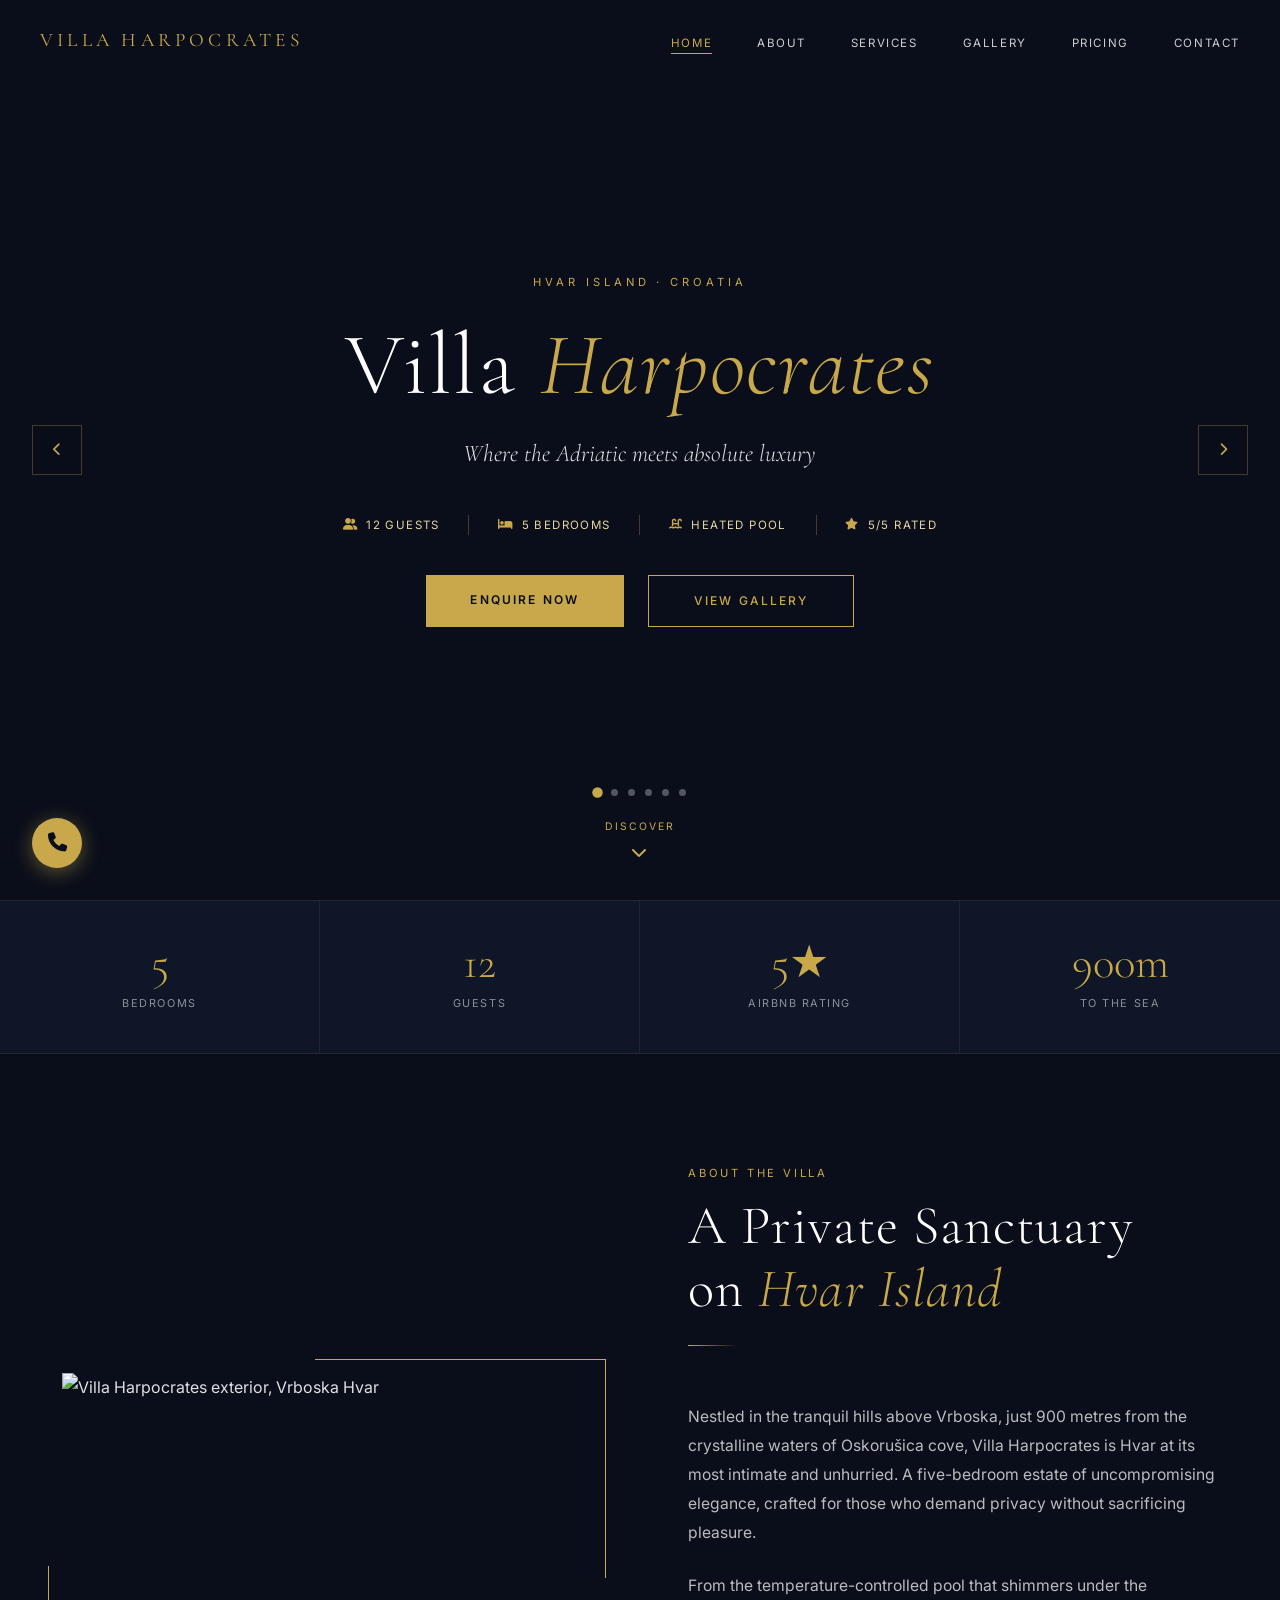
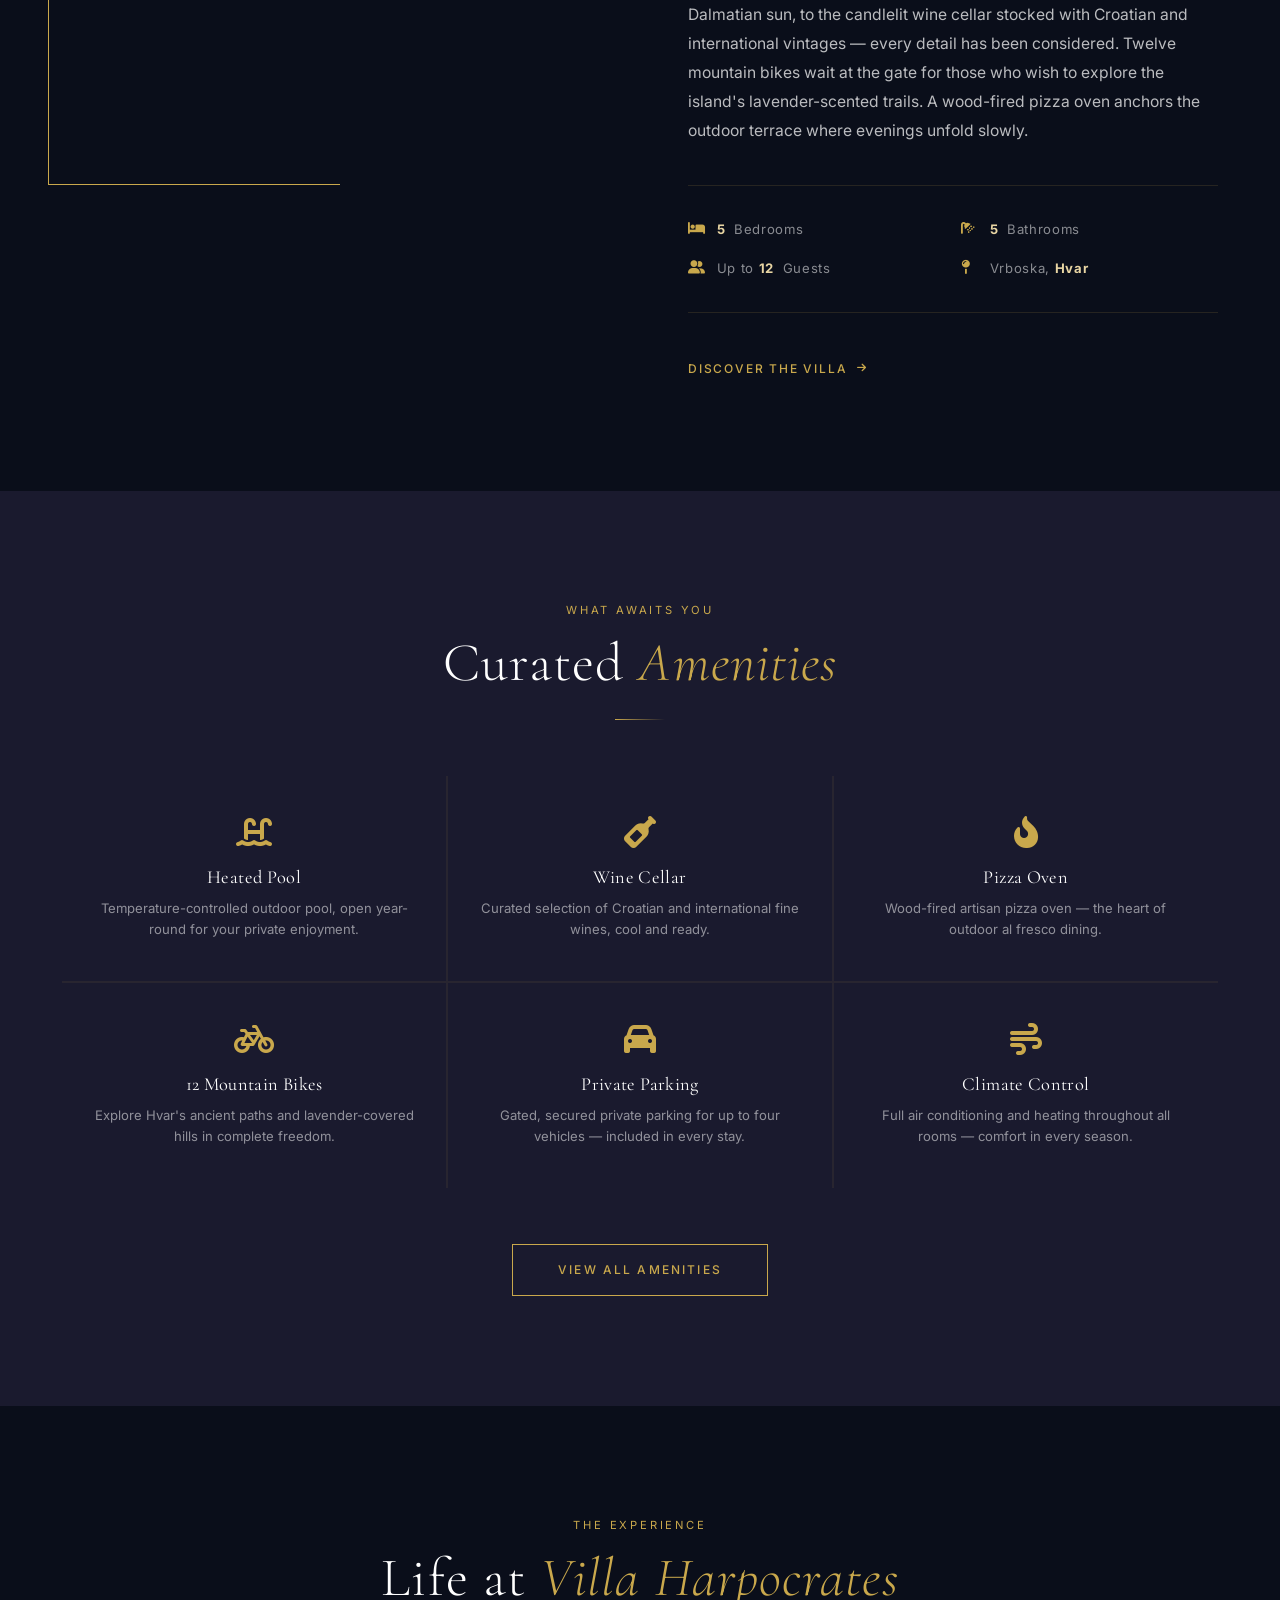
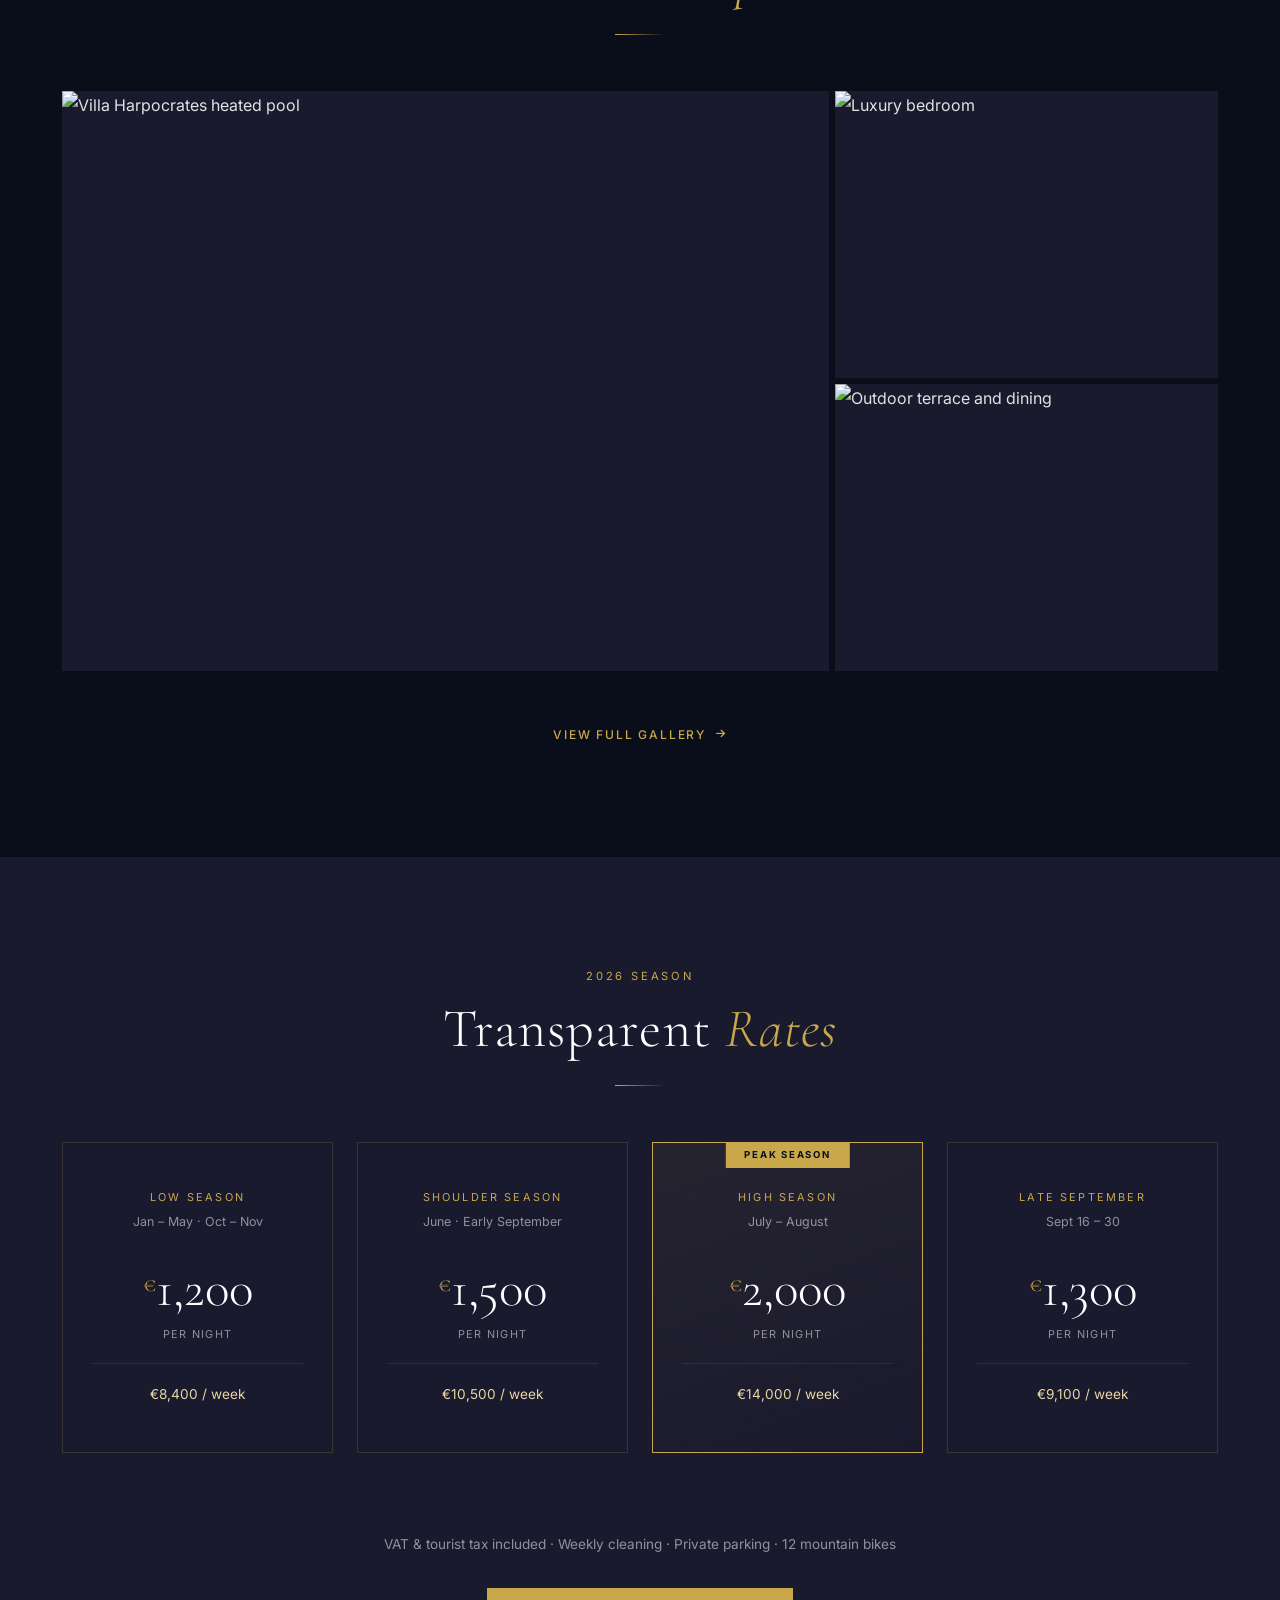
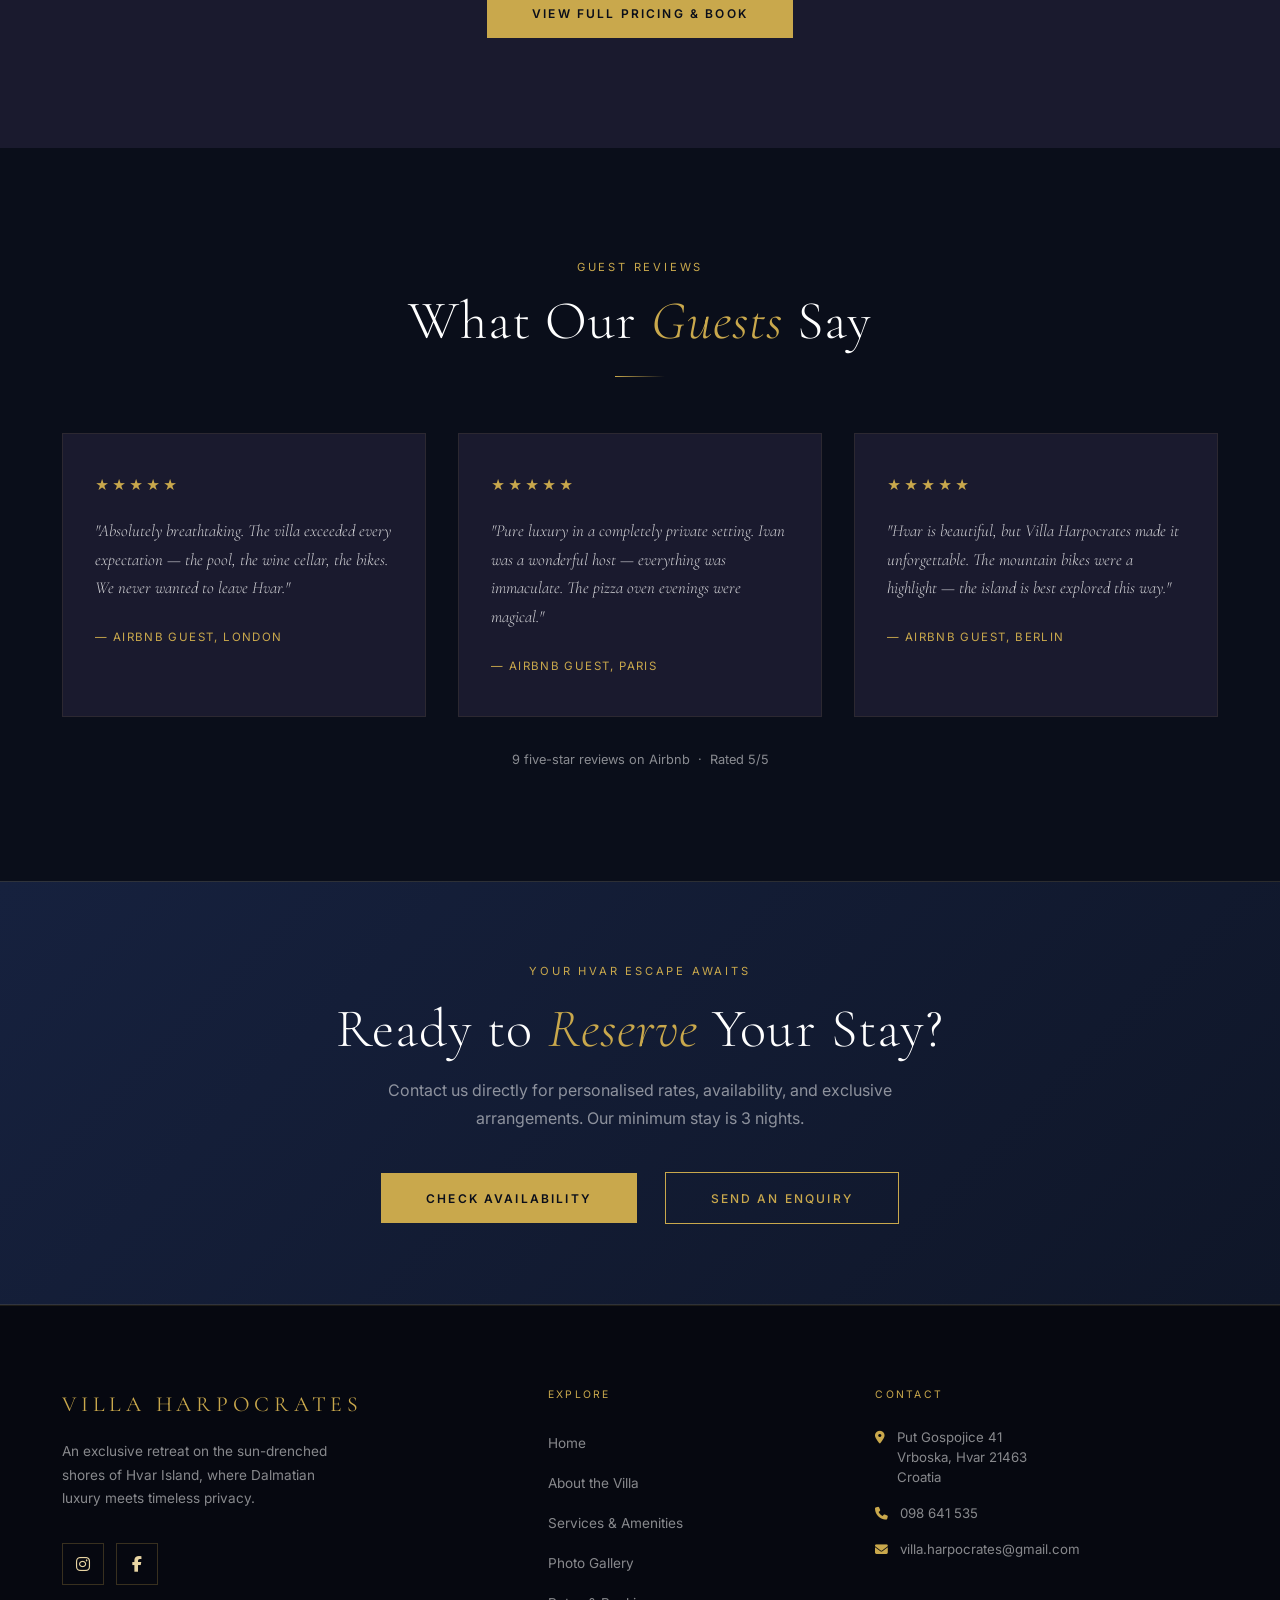
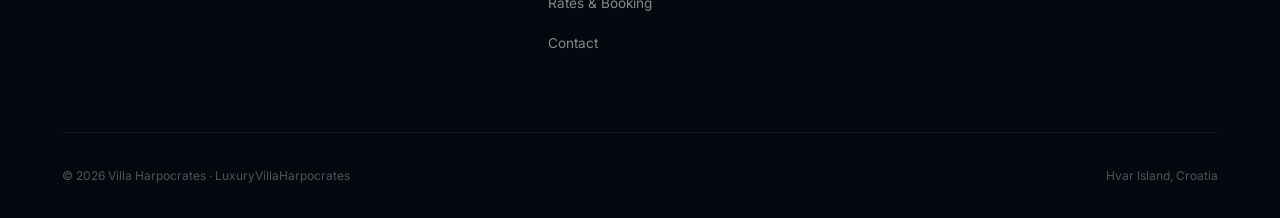
==== commit 5d9c7580: "Replace placeholder images with real villa photos, add hero slideshow - Hero section now a full-scre" ====
--- a/index.html
+++ b/index.html
@@ -75,7 +75,14 @@
 
 <!-- ========== HERO ========== -->
 <section id="hero">
-  <div class="hero-bg" style="background-image: url('https://images.unsplash.com/photo-1613977257363-707ba9348227?auto=format&fit=crop&w=1920&q=85');"></div>
+  <div class="hero-slider">
+    <div class="hero-slide active" style="background-image: url('https://www.luxurycroatianvillas.com/media/com_rentvillas/villas/145/gallery/Luxury_Villa_Harpocrates_Hvar_1.jpg');"></div>
+    <div class="hero-slide" style="background-image: url('https://www.luxurycroatianvillas.com/media/com_rentvillas/villas/145/gallery/Luxury_Villa_Harpocrates_Hvar_10.jpg');"></div>
+    <div class="hero-slide" style="background-image: url('https://www.luxurycroatianvillas.com/media/com_rentvillas/villas/145/gallery/Luxury_Villa_Harpocrates_Hvar_2.jpg');"></div>
+    <div class="hero-slide" style="background-image: url('https://www.luxurycroatianvillas.com/media/com_rentvillas/villas/145/gallery/Luxury_Villa_Harpocrates_Hvar_20.jpg');"></div>
+    <div class="hero-slide" style="background-image: url('https://www.luxurycroatianvillas.com/media/com_rentvillas/villas/145/gallery/Luxury_Villa_Harpocrates_Hvar_30.jpg');"></div>
+    <div class="hero-slide" style="background-image: url('https://www.luxurycroatianvillas.com/media/com_rentvillas/villas/145/gallery/Luxury_Villa_Harpocrates_Hvar_4.jpg');"></div>
+  </div>
   <div class="hero-overlay"></div>
   <div class="hero-content">
     <p class="hero-pretitle">Hvar Island &middot; Croatia</p>
@@ -92,6 +99,16 @@
       <a href="gallery.html" class="btn-secondary">View Gallery</a>
     </div>
   </div>
+  <button class="hero-arrow hero-arrow-prev" id="hero-prev" aria-label="Previous slide"><i class="fa-solid fa-chevron-left"></i></button>
+  <button class="hero-arrow hero-arrow-next" id="hero-next" aria-label="Next slide"><i class="fa-solid fa-chevron-right"></i></button>
+  <div class="hero-slide-dots">
+    <button class="hero-dot active" aria-label="Slide 1"></button>
+    <button class="hero-dot" aria-label="Slide 2"></button>
+    <button class="hero-dot" aria-label="Slide 3"></button>
+    <button class="hero-dot" aria-label="Slide 4"></button>
+    <button class="hero-dot" aria-label="Slide 5"></button>
+    <button class="hero-dot" aria-label="Slide 6"></button>
+  </div>
   <a href="#stats" class="hero-scroll" aria-label="Scroll down">
     <span>Discover</span>
     <i class="fa-solid fa-chevron-down"></i>
@@ -127,7 +144,7 @@
       <div class="about-img-wrap" data-aos="fade-right">
         <img
           class="about-img"
-          src="https://images.unsplash.com/photo-1580587771525-78b9dba3b914?auto=format&fit=crop&w=1000&q=80"
+          src="https://www.luxurycroatianvillas.com/media/com_rentvillas/villas/145/gallery/Luxury_Villa_Harpocrates_Hvar_3.jpg"
           alt="Villa Harpocrates exterior, Vrboska Hvar"
           loading="lazy"
         >
@@ -224,16 +241,16 @@
     </div>
 
     <div style="display:grid; grid-template-columns: 2fr 1fr; grid-template-rows: 1fr 1fr; gap: 6px; height: 580px;" data-aos="fade-up">
-      <div class="gallery-item" style="grid-row: span 2;" data-src="https://images.unsplash.com/photo-1571003123894-1f0594d2b5d9?auto=format&fit=crop&w=1200&q=80" data-alt="Villa pool" data-category="pool">
-        <img src="https://images.unsplash.com/photo-1571003123894-1f0594d2b5d9?auto=format&fit=crop&w=800&q=80" alt="Villa Harpocrates heated pool" loading="lazy" style="height:100%; object-fit:cover;">
+      <div class="gallery-item" style="grid-row: span 2;" data-src="https://www.luxurycroatianvillas.com/media/com_rentvillas/villas/145/gallery/Luxury_Villa_Harpocrates_Hvar_10.jpg" data-alt="Villa Harpocrates heated pool" data-category="pool">
+        <img src="https://www.luxurycroatianvillas.com/media/com_rentvillas/villas/145/gallery/Luxury_Villa_Harpocrates_Hvar_10.jpg" alt="Villa Harpocrates heated pool" loading="lazy" style="height:100%; object-fit:cover;">
         <div class="gallery-overlay"><i class="fa-regular fa-magnifying-glass-plus"></i></div>
       </div>
-      <div class="gallery-item" data-src="https://images.unsplash.com/photo-1631049307264-da0ec9d70304?auto=format&fit=crop&w=1000&q=80" data-alt="Bedroom" data-category="interior">
-        <img src="https://images.unsplash.com/photo-1631049307264-da0ec9d70304?auto=format&fit=crop&w=600&q=80" alt="Luxury bedroom" loading="lazy" style="height:100%; object-fit:cover;">
+      <div class="gallery-item" data-src="https://www.luxurycroatianvillas.com/media/com_rentvillas/villas/145/gallery/Luxury_Villa_Harpocrates_Hvar_15.jpg" data-alt="Luxury bedroom" data-category="interior">
+        <img src="https://www.luxurycroatianvillas.com/media/com_rentvillas/villas/145/gallery/Luxury_Villa_Harpocrates_Hvar_15.jpg" alt="Luxury bedroom" loading="lazy" style="height:100%; object-fit:cover;">
         <div class="gallery-overlay"><i class="fa-regular fa-magnifying-glass-plus"></i></div>
       </div>
-      <div class="gallery-item" data-src="https://images.unsplash.com/photo-1600585154340-be6161a56a0c?auto=format&fit=crop&w=1000&q=80" data-alt="Outdoor terrace" data-category="exterior">
-        <img src="https://images.unsplash.com/photo-1600585154340-be6161a56a0c?auto=format&fit=crop&w=600&q=80" alt="Outdoor terrace and BBQ" loading="lazy" style="height:100%; object-fit:cover;">
+      <div class="gallery-item" data-src="https://www.luxurycroatianvillas.com/media/com_rentvillas/villas/145/gallery/Luxury_Villa_Harpocrates_Hvar_13.jpg" data-alt="Outdoor terrace" data-category="exterior">
+        <img src="https://www.luxurycroatianvillas.com/media/com_rentvillas/villas/145/gallery/Luxury_Villa_Harpocrates_Hvar_13.jpg" alt="Outdoor terrace and dining" loading="lazy" style="height:100%; object-fit:cover;">
         <div class="gallery-overlay"><i class="fa-regular fa-magnifying-glass-plus"></i></div>
       </div>
     </div>
--- a/css/style.css
+++ b/css/style.css
@@ -335,6 +335,81 @@
   overflow: hidden;
 }
 
+/* Hero Slideshow */
+.hero-slider {
+  position: absolute;
+  inset: 0;
+}
+
+.hero-slide {
+  position: absolute;
+  inset: 0;
+  background-size: cover;
+  background-position: center;
+  opacity: 0;
+  transition: opacity 1.8s ease;
+  transform: scale(1.06);
+}
+
+.hero-slide.active {
+  opacity: 1;
+}
+
+.hero-slide-dots {
+  position: absolute;
+  bottom: 6.5rem;
+  left: 50%;
+  transform: translateX(-50%);
+  z-index: 3;
+  display: flex;
+  gap: 10px;
+}
+
+.hero-dot {
+  width: 7px;
+  height: 7px;
+  border-radius: 50%;
+  background: rgba(255,255,255,0.3);
+  cursor: pointer;
+  transition: background 0.3s, transform 0.3s;
+  border: none;
+  padding: 0;
+}
+
+.hero-dot.active {
+  background: var(--gold);
+  transform: scale(1.5);
+}
+
+.hero-arrow {
+  position: absolute;
+  top: 50%;
+  transform: translateY(-50%);
+  z-index: 3;
+  background: rgba(10,14,26,0.3);
+  border: 1px solid rgba(201,168,76,0.3);
+  color: var(--gold);
+  width: 50px;
+  height: 50px;
+  display: flex;
+  align-items: center;
+  justify-content: center;
+  cursor: pointer;
+  transition: background 0.3s, border-color 0.3s;
+  backdrop-filter: blur(4px);
+}
+.hero-arrow:hover {
+  background: rgba(201,168,76,0.2);
+  border-color: var(--gold);
+}
+.hero-arrow-prev { left: 2rem; }
+.hero-arrow-next { right: 2rem; }
+
+@media (max-width: 768px) {
+  .hero-arrow { display: none; }
+}
+
+/* Legacy fallback */
 .hero-bg {
   position: absolute;
   inset: 0;
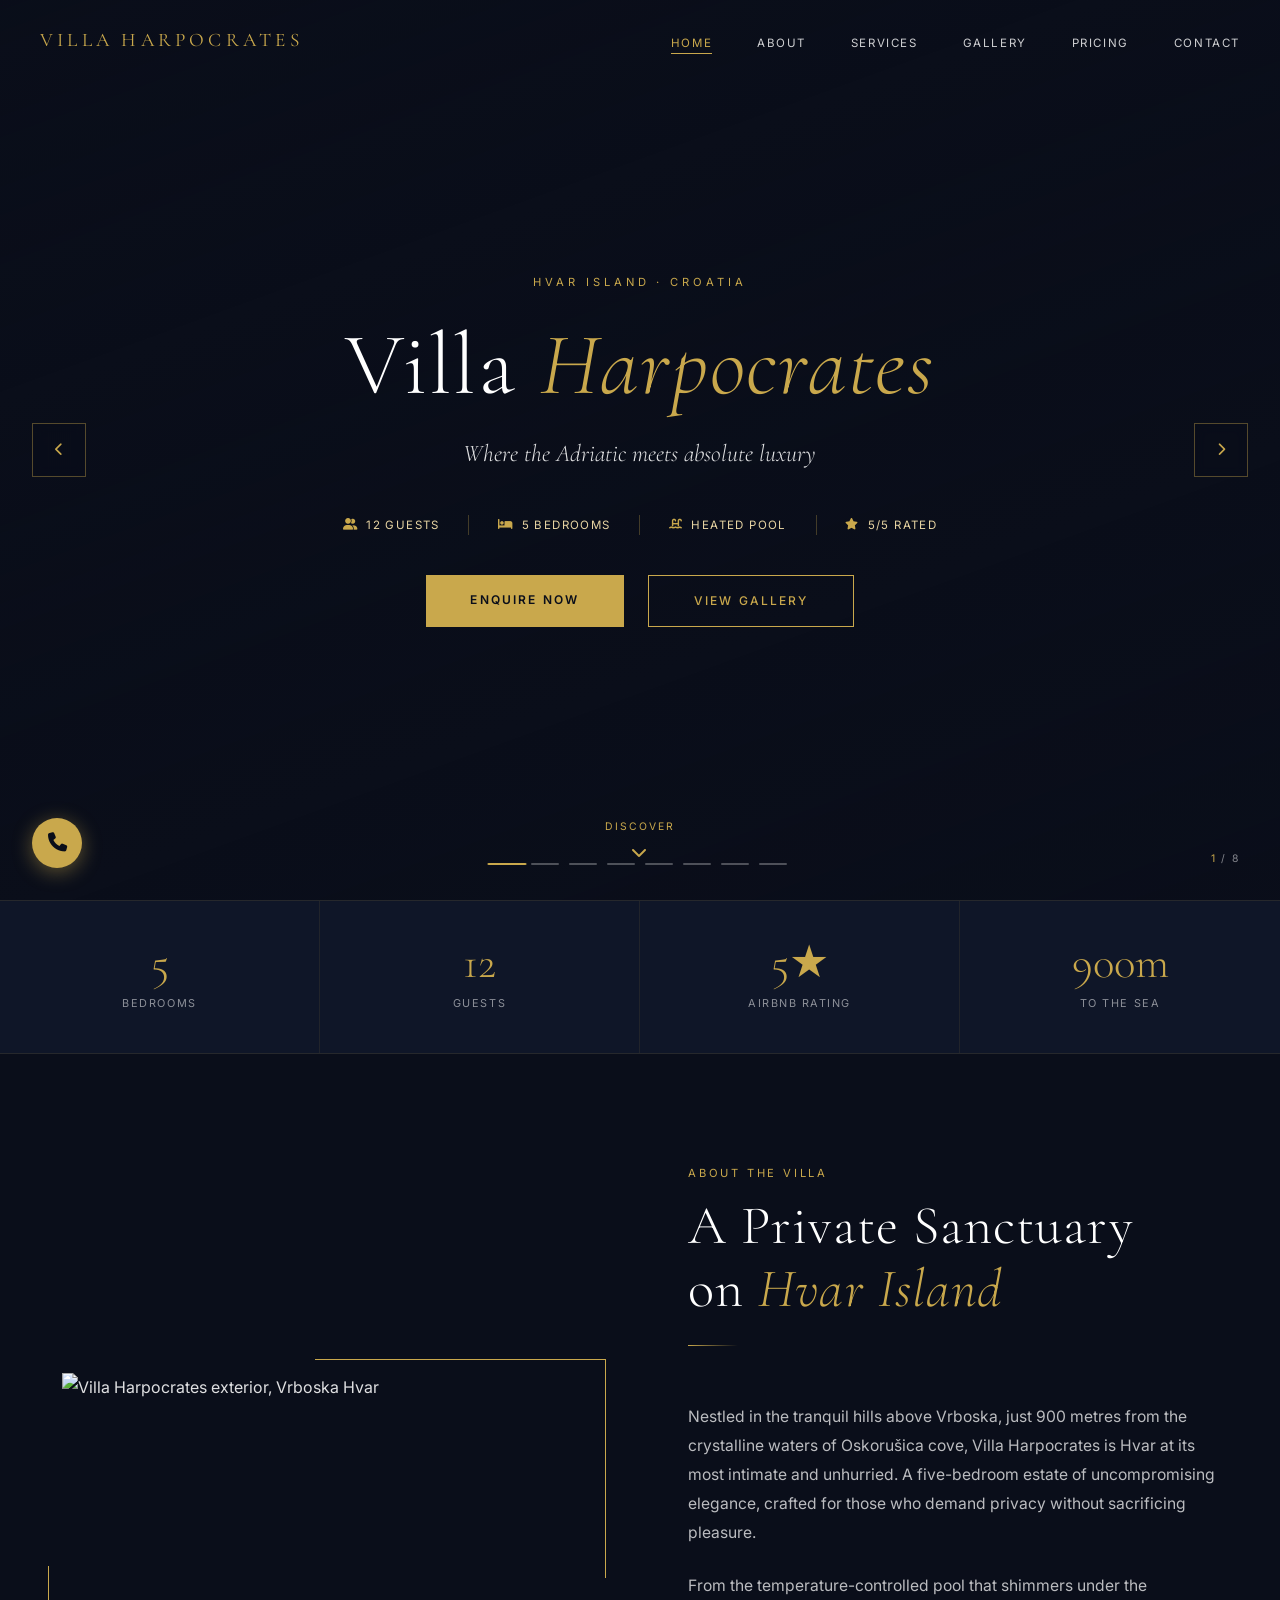
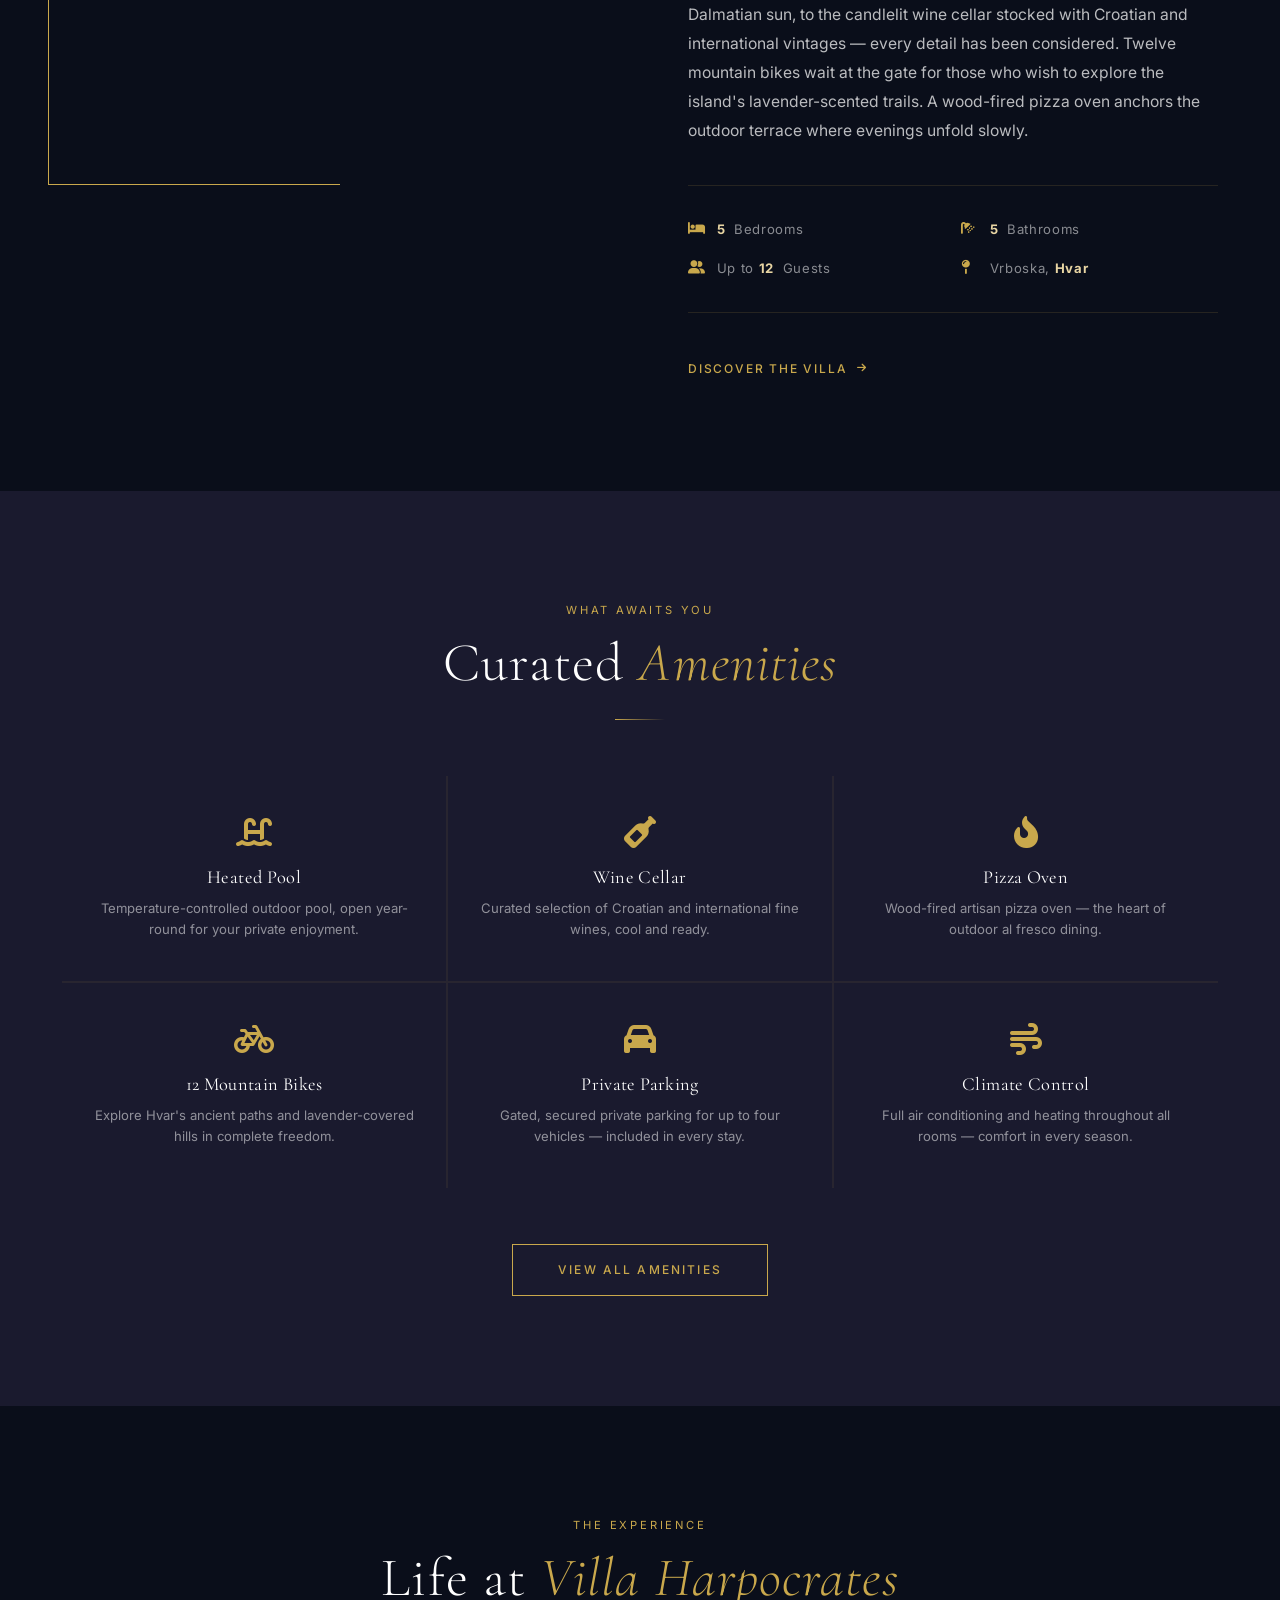
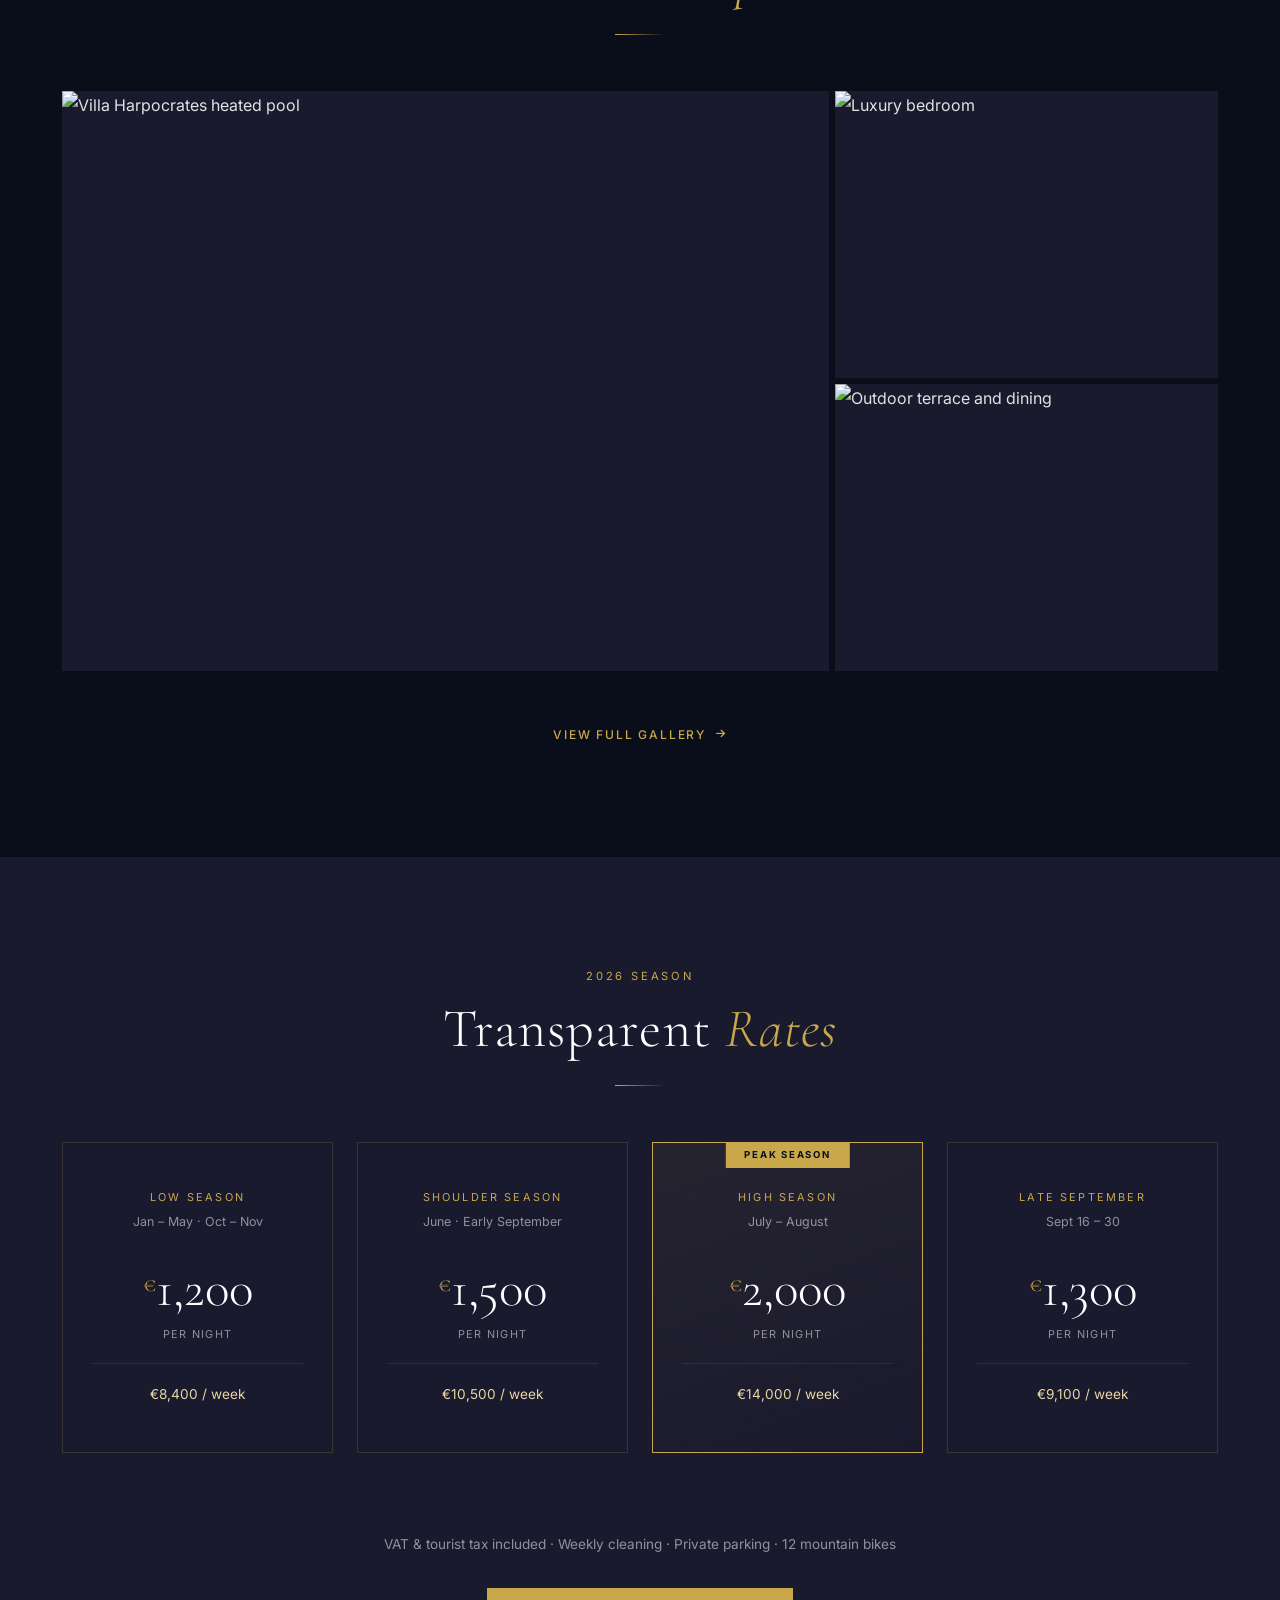
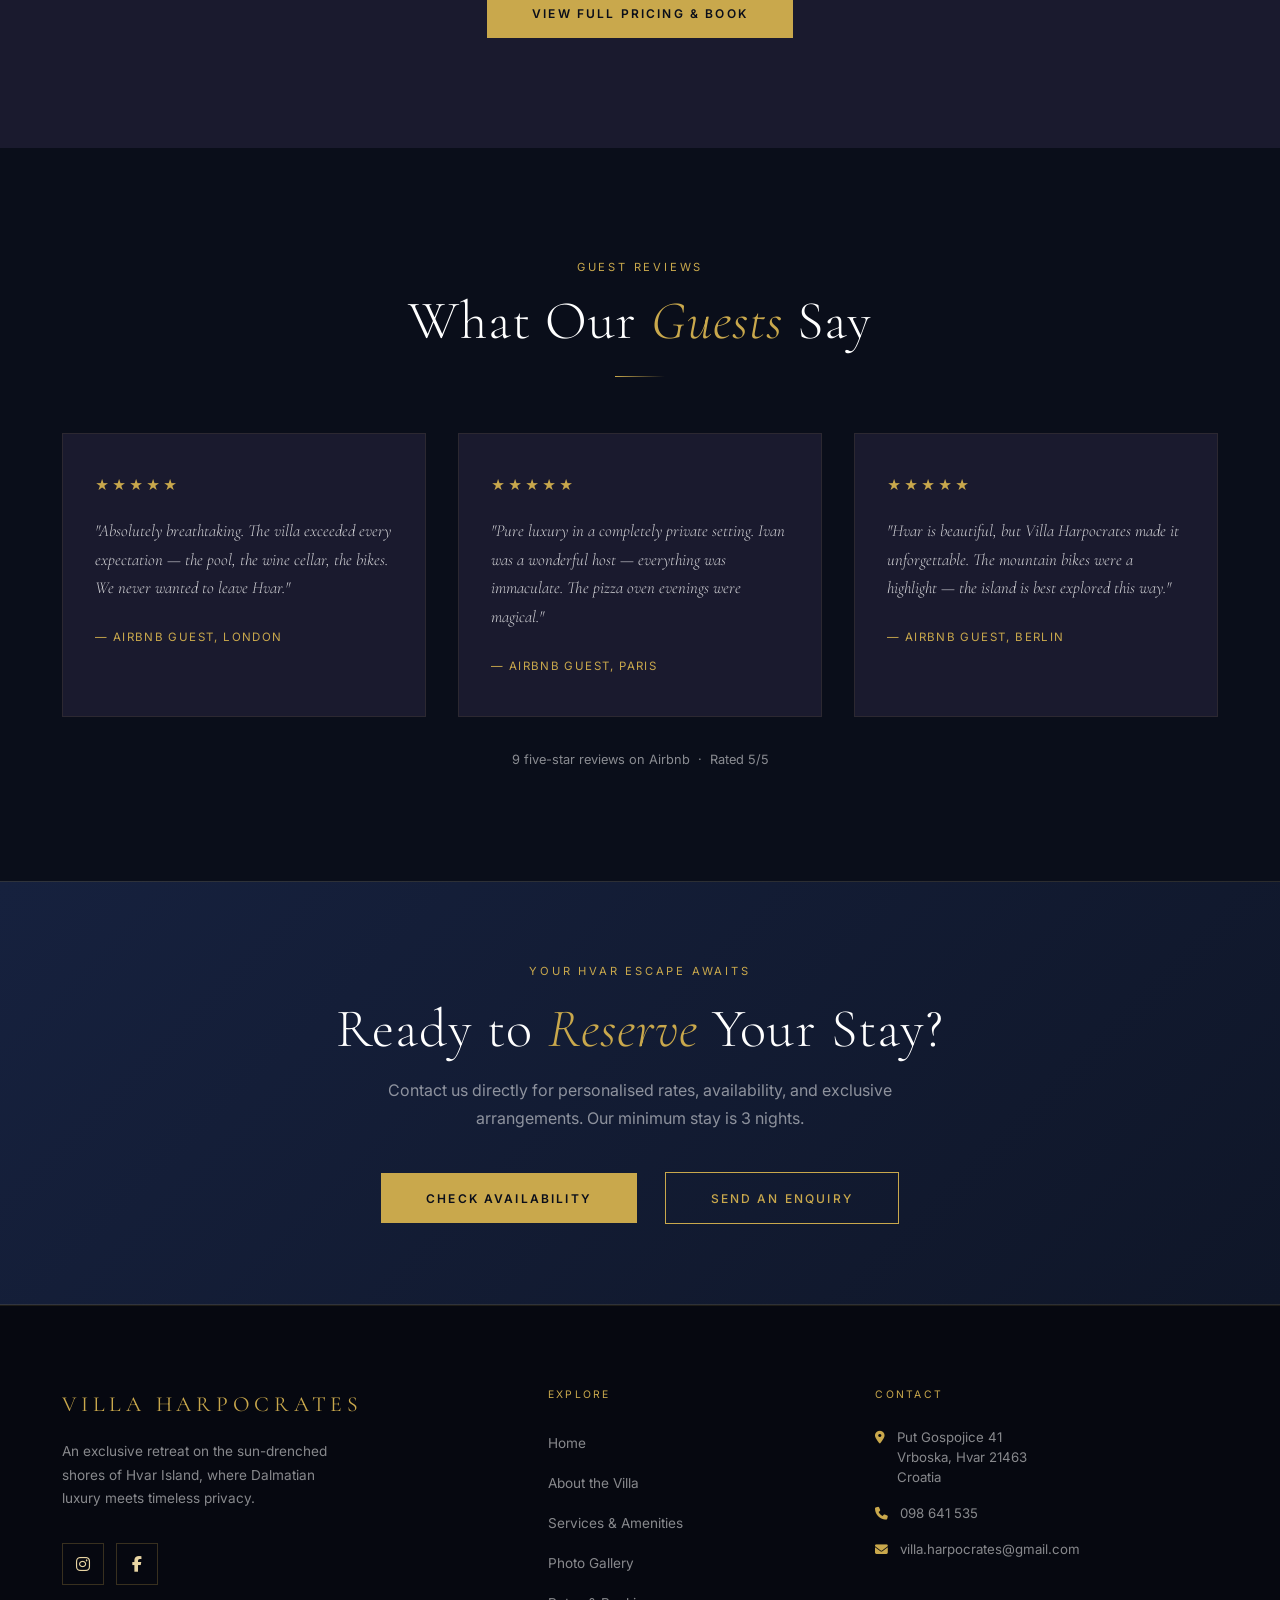
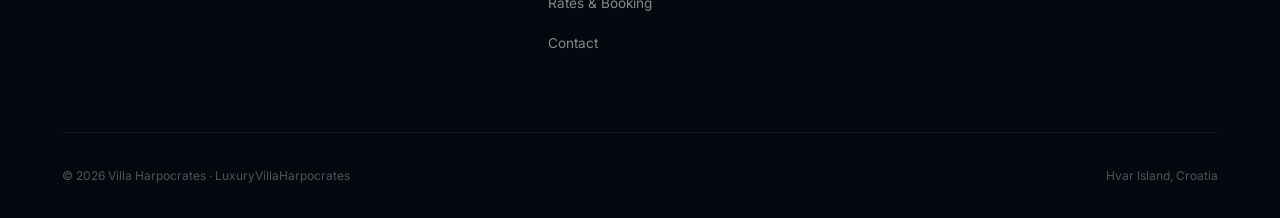
==== commit a9edddd9: "Rebuild hero as cinematic Ken Burns slideshow with Airbnb photos - Hero slideshow rebuilt with <img>" ====
--- a/index.html
+++ b/index.html
@@ -76,14 +76,44 @@
 <!-- ========== HERO ========== -->
 <section id="hero">
   <div class="hero-slider">
-    <div class="hero-slide active" style="background-image: url('https://www.luxurycroatianvillas.com/media/com_rentvillas/villas/145/gallery/Luxury_Villa_Harpocrates_Hvar_1.jpg');"></div>
-    <div class="hero-slide" style="background-image: url('https://www.luxurycroatianvillas.com/media/com_rentvillas/villas/145/gallery/Luxury_Villa_Harpocrates_Hvar_10.jpg');"></div>
-    <div class="hero-slide" style="background-image: url('https://www.luxurycroatianvillas.com/media/com_rentvillas/villas/145/gallery/Luxury_Villa_Harpocrates_Hvar_2.jpg');"></div>
-    <div class="hero-slide" style="background-image: url('https://www.luxurycroatianvillas.com/media/com_rentvillas/villas/145/gallery/Luxury_Villa_Harpocrates_Hvar_20.jpg');"></div>
-    <div class="hero-slide" style="background-image: url('https://www.luxurycroatianvillas.com/media/com_rentvillas/villas/145/gallery/Luxury_Villa_Harpocrates_Hvar_30.jpg');"></div>
-    <div class="hero-slide" style="background-image: url('https://www.luxurycroatianvillas.com/media/com_rentvillas/villas/145/gallery/Luxury_Villa_Harpocrates_Hvar_4.jpg');"></div>
-  </div>
+
+    <div class="hero-slide active">
+      <img src="https://a0.muscache.com/im/pictures/hosting/Hosting-U3RheVN1cHBseUxpc3Rpbmc6MjYzMDk5Nzk%3D/original/ae831871-092b-4b9e-8018-435ec20010bc.jpeg" alt="Villa Harpocrates" loading="eager">
+    </div>
+
+    <div class="hero-slide">
+      <img src="https://www.luxurycroatianvillas.com/media/com_rentvillas/villas/145/gallery/Luxury_Villa_Harpocrates_Hvar_10.jpg" alt="Villa Harpocrates heated pool" loading="lazy">
+    </div>
+
+    <div class="hero-slide">
+      <img src="https://a0.muscache.com/im/pictures/hosting/Hosting-U3RheVN1cHBseUxpc3Rpbmc6MjYzMDk5Nzk%3D/original/57cb1115-4170-4c8a-b8f1-5b6e8b3a07c5.jpeg" alt="Villa Harpocrates interior" loading="lazy">
+    </div>
+
+    <div class="hero-slide">
+      <img src="https://www.luxurycroatianvillas.com/media/com_rentvillas/villas/145/gallery/Luxury_Villa_Harpocrates_Hvar_2.jpg" alt="Villa Harpocrates garden" loading="lazy">
+    </div>
+
+    <div class="hero-slide">
+      <img src="https://a0.muscache.com/im/pictures/hosting/Hosting-U3RheVN1cHBseUxpc3Rpbmc6MjYzMDk5Nzk%3D/original/9e3650a4-5be2-4562-a684-e005d96feb79.jpeg" alt="Villa Harpocrates outdoor dining" loading="lazy">
+    </div>
+
+    <div class="hero-slide">
+      <img src="https://www.luxurycroatianvillas.com/media/com_rentvillas/villas/145/gallery/Luxury_Villa_Harpocrates_Hvar_4.jpg" alt="Villa Harpocrates exterior" loading="lazy">
+    </div>
+
+    <div class="hero-slide">
+      <img src="https://a0.muscache.com/im/pictures/hosting/Hosting-U3RheVN1cHBseUxpc3Rpbmc6MjYzMDk5Nzk%3D/original/54fff38a-beaa-4db8-a58f-650a785dceb9.jpeg" alt="Villa Harpocrates bedroom" loading="lazy">
+    </div>
+
+    <div class="hero-slide">
+      <img src="https://a0.muscache.com/im/pictures/hosting/Hosting-U3RheVN1cHBseUxpc3Rpbmc6MjYzMDk5Nzk%3D/original/87aabc73-79cc-4b76-b29b-a9062d2fec37.jpeg" alt="Villa Harpocrates view" loading="lazy">
+    </div>
+
+  </div>
+
   <div class="hero-overlay"></div>
+  <div class="hero-progress" id="hero-progress"></div>
+
   <div class="hero-content">
     <p class="hero-pretitle">Hvar Island &middot; Croatia</p>
     <h1 class="hero-title">Villa <em>Harpocrates</em></h1>
@@ -99,16 +129,13 @@
       <a href="gallery.html" class="btn-secondary">View Gallery</a>
     </div>
   </div>
+
   <button class="hero-arrow hero-arrow-prev" id="hero-prev" aria-label="Previous slide"><i class="fa-solid fa-chevron-left"></i></button>
   <button class="hero-arrow hero-arrow-next" id="hero-next" aria-label="Next slide"><i class="fa-solid fa-chevron-right"></i></button>
-  <div class="hero-slide-dots">
-    <button class="hero-dot active" aria-label="Slide 1"></button>
-    <button class="hero-dot" aria-label="Slide 2"></button>
-    <button class="hero-dot" aria-label="Slide 3"></button>
-    <button class="hero-dot" aria-label="Slide 4"></button>
-    <button class="hero-dot" aria-label="Slide 5"></button>
-    <button class="hero-dot" aria-label="Slide 6"></button>
-  </div>
+
+  <div class="hero-slide-dots" id="hero-dots"></div>
+  <div class="hero-counter" id="hero-counter"></div>
+
   <a href="#stats" class="hero-scroll" aria-label="Scroll down">
     <span>Discover</span>
     <i class="fa-solid fa-chevron-down"></i>
--- a/css/style.css
+++ b/css/style.css
@@ -335,78 +335,130 @@
   overflow: hidden;
 }
 
-/* Hero Slideshow */
+/* ========== Hero Cinematic Slideshow ========== */
 .hero-slider {
   position: absolute;
   inset: 0;
+  overflow: hidden;
 }
 
 .hero-slide {
   position: absolute;
   inset: 0;
-  background-size: cover;
-  background-position: center;
   opacity: 0;
-  transition: opacity 1.8s ease;
-  transform: scale(1.06);
+  transition: opacity 1.4s ease-in-out;
+  z-index: 0;
 }
 
 .hero-slide.active {
   opacity: 1;
-}
-
+  z-index: 1;
+}
+
+/* Ken Burns zoom on active slide */
+.hero-slide img {
+  width: 100%;
+  height: 100%;
+  object-fit: cover;
+  object-position: center;
+  display: block;
+  transform: scale(1.0);
+  transition: transform 7s ease-out;
+  will-change: transform;
+}
+
+.hero-slide.active img {
+  transform: scale(1.1);
+}
+
+/* Slide progress bar */
+.hero-progress {
+  position: absolute;
+  bottom: 0;
+  left: 0;
+  height: 2px;
+  background: var(--gold);
+  width: 0%;
+  z-index: 10;
+  transition: none;
+}
+
+.hero-progress.running {
+  transition: width 5.5s linear;
+  width: 100%;
+}
+
+/* Dots */
 .hero-slide-dots {
   position: absolute;
-  bottom: 6.5rem;
+  bottom: 2.2rem;
   left: 50%;
   transform: translateX(-50%);
-  z-index: 3;
+  z-index: 10;
   display: flex;
   gap: 10px;
+  align-items: center;
 }
 
 .hero-dot {
-  width: 7px;
-  height: 7px;
-  border-radius: 50%;
-  background: rgba(255,255,255,0.3);
+  width: 28px;
+  height: 2px;
+  background: rgba(255,255,255,0.28);
   cursor: pointer;
   transition: background 0.3s, transform 0.3s;
   border: none;
   padding: 0;
+  border-radius: 2px;
 }
 
 .hero-dot.active {
   background: var(--gold);
-  transform: scale(1.5);
-}
-
+  transform: scaleX(1.4);
+  transform-origin: center;
+}
+
+/* Arrows */
 .hero-arrow {
   position: absolute;
   top: 50%;
   transform: translateY(-50%);
-  z-index: 3;
-  background: rgba(10,14,26,0.3);
-  border: 1px solid rgba(201,168,76,0.3);
-  color: var(--gold);
-  width: 50px;
-  height: 50px;
+  z-index: 10;
+  background: rgba(10,14,26,0.35);
+  border: 1px solid rgba(201,168,76,0.4);
+  color: var(--gold);
+  width: 54px;
+  height: 54px;
   display: flex;
   align-items: center;
   justify-content: center;
   cursor: pointer;
-  transition: background 0.3s, border-color 0.3s;
-  backdrop-filter: blur(4px);
+  transition: background 0.3s, border-color 0.3s, transform 0.3s;
+  backdrop-filter: blur(6px);
+  -webkit-backdrop-filter: blur(6px);
 }
 .hero-arrow:hover {
-  background: rgba(201,168,76,0.2);
+  background: rgba(201,168,76,0.25);
   border-color: var(--gold);
+  transform: translateY(-50%) scale(1.08);
 }
 .hero-arrow-prev { left: 2rem; }
 .hero-arrow-next { right: 2rem; }
 
+/* Slide counter */
+.hero-counter {
+  position: absolute;
+  bottom: 2rem;
+  right: 2.5rem;
+  z-index: 10;
+  font-size: 0.65rem;
+  letter-spacing: 0.18em;
+  color: rgba(255,255,255,0.5);
+}
+.hero-counter span { color: var(--gold); }
+
 @media (max-width: 768px) {
   .hero-arrow { display: none; }
+  .hero-counter { display: none; }
 }
 
 /* Legacy fallback */
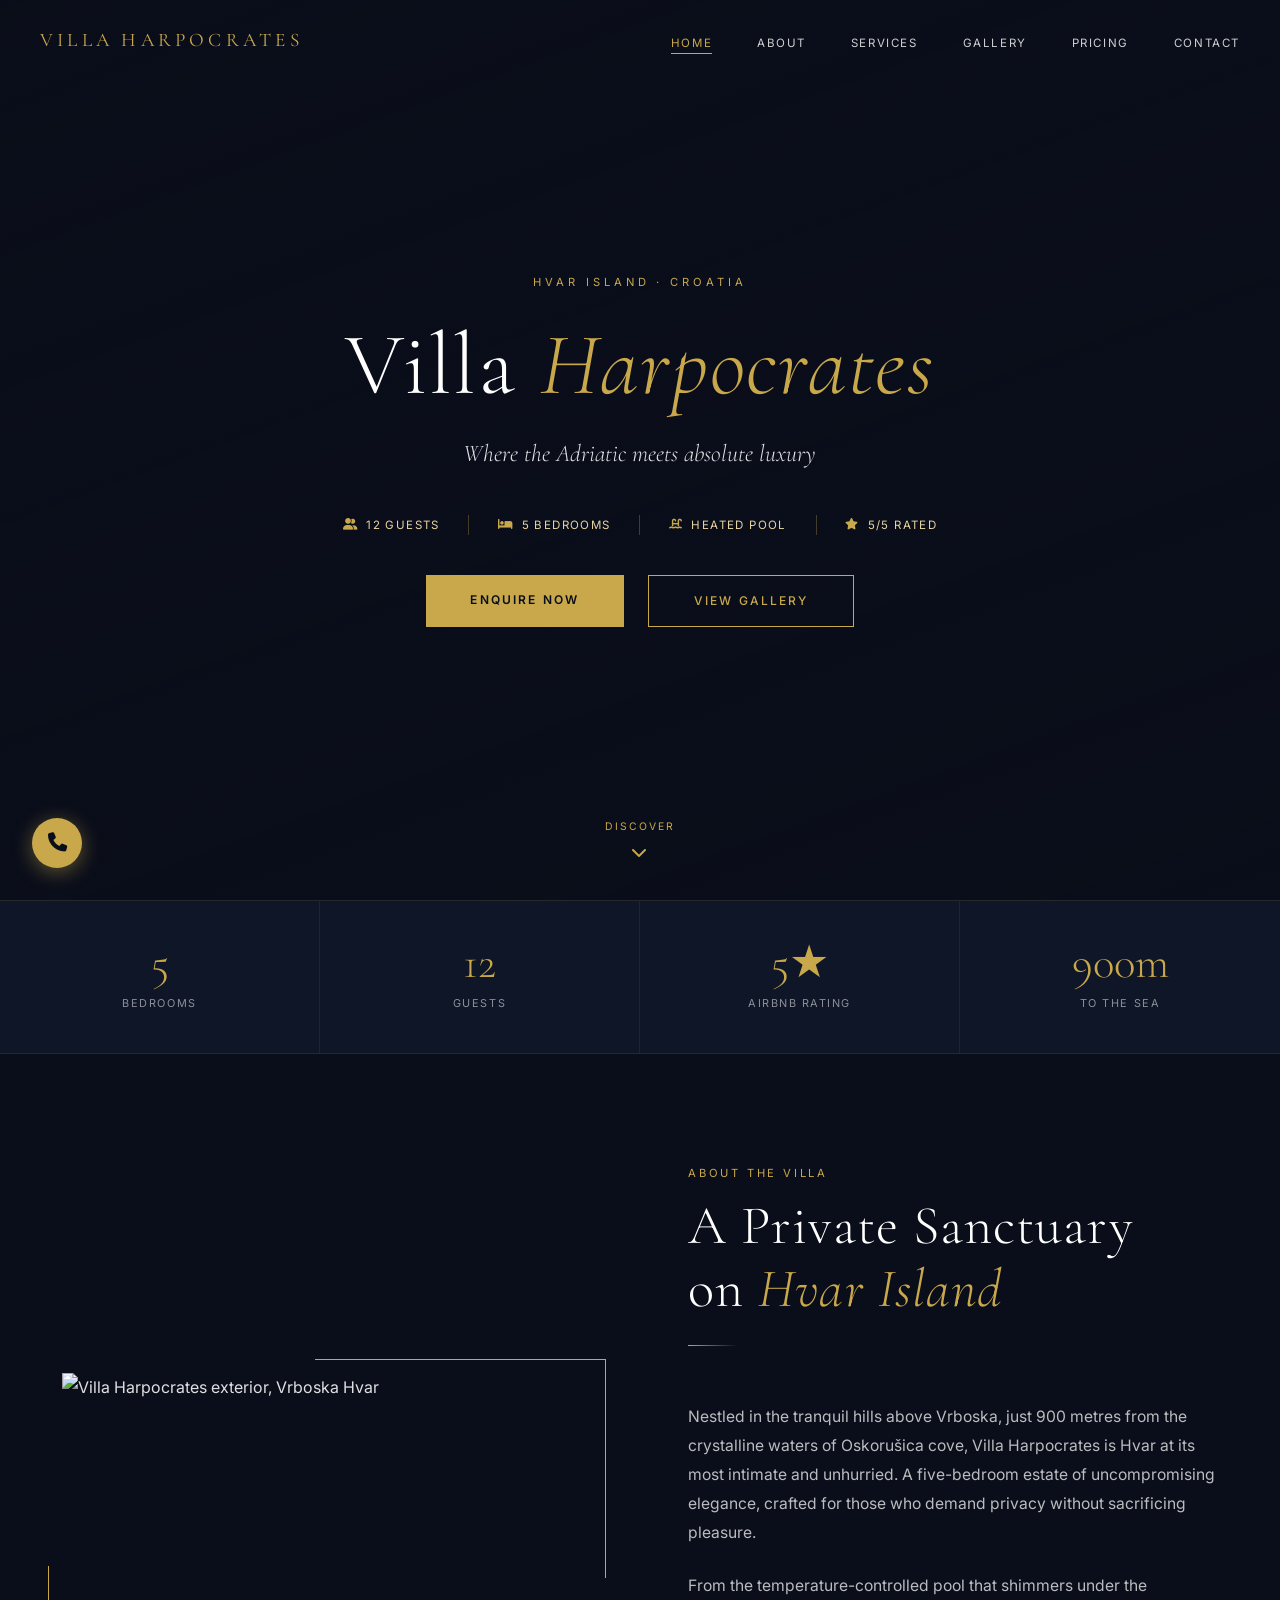
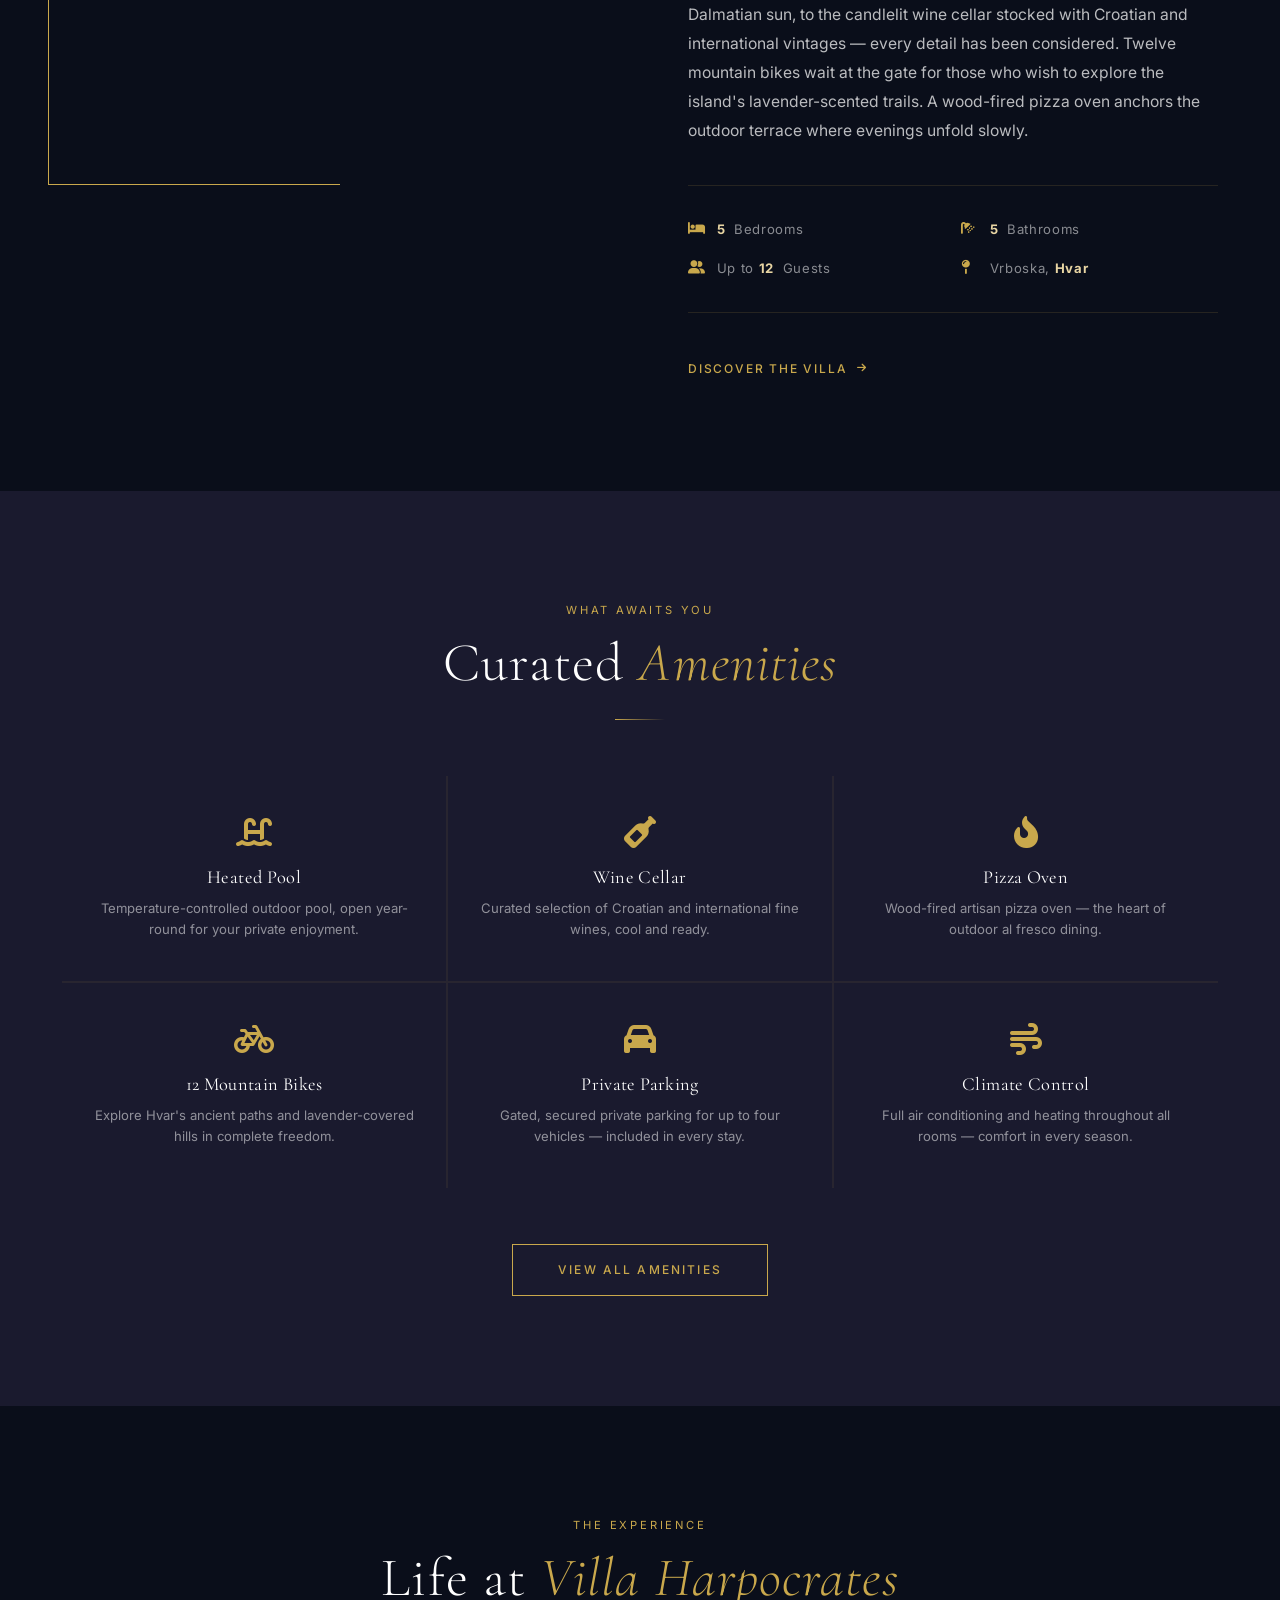
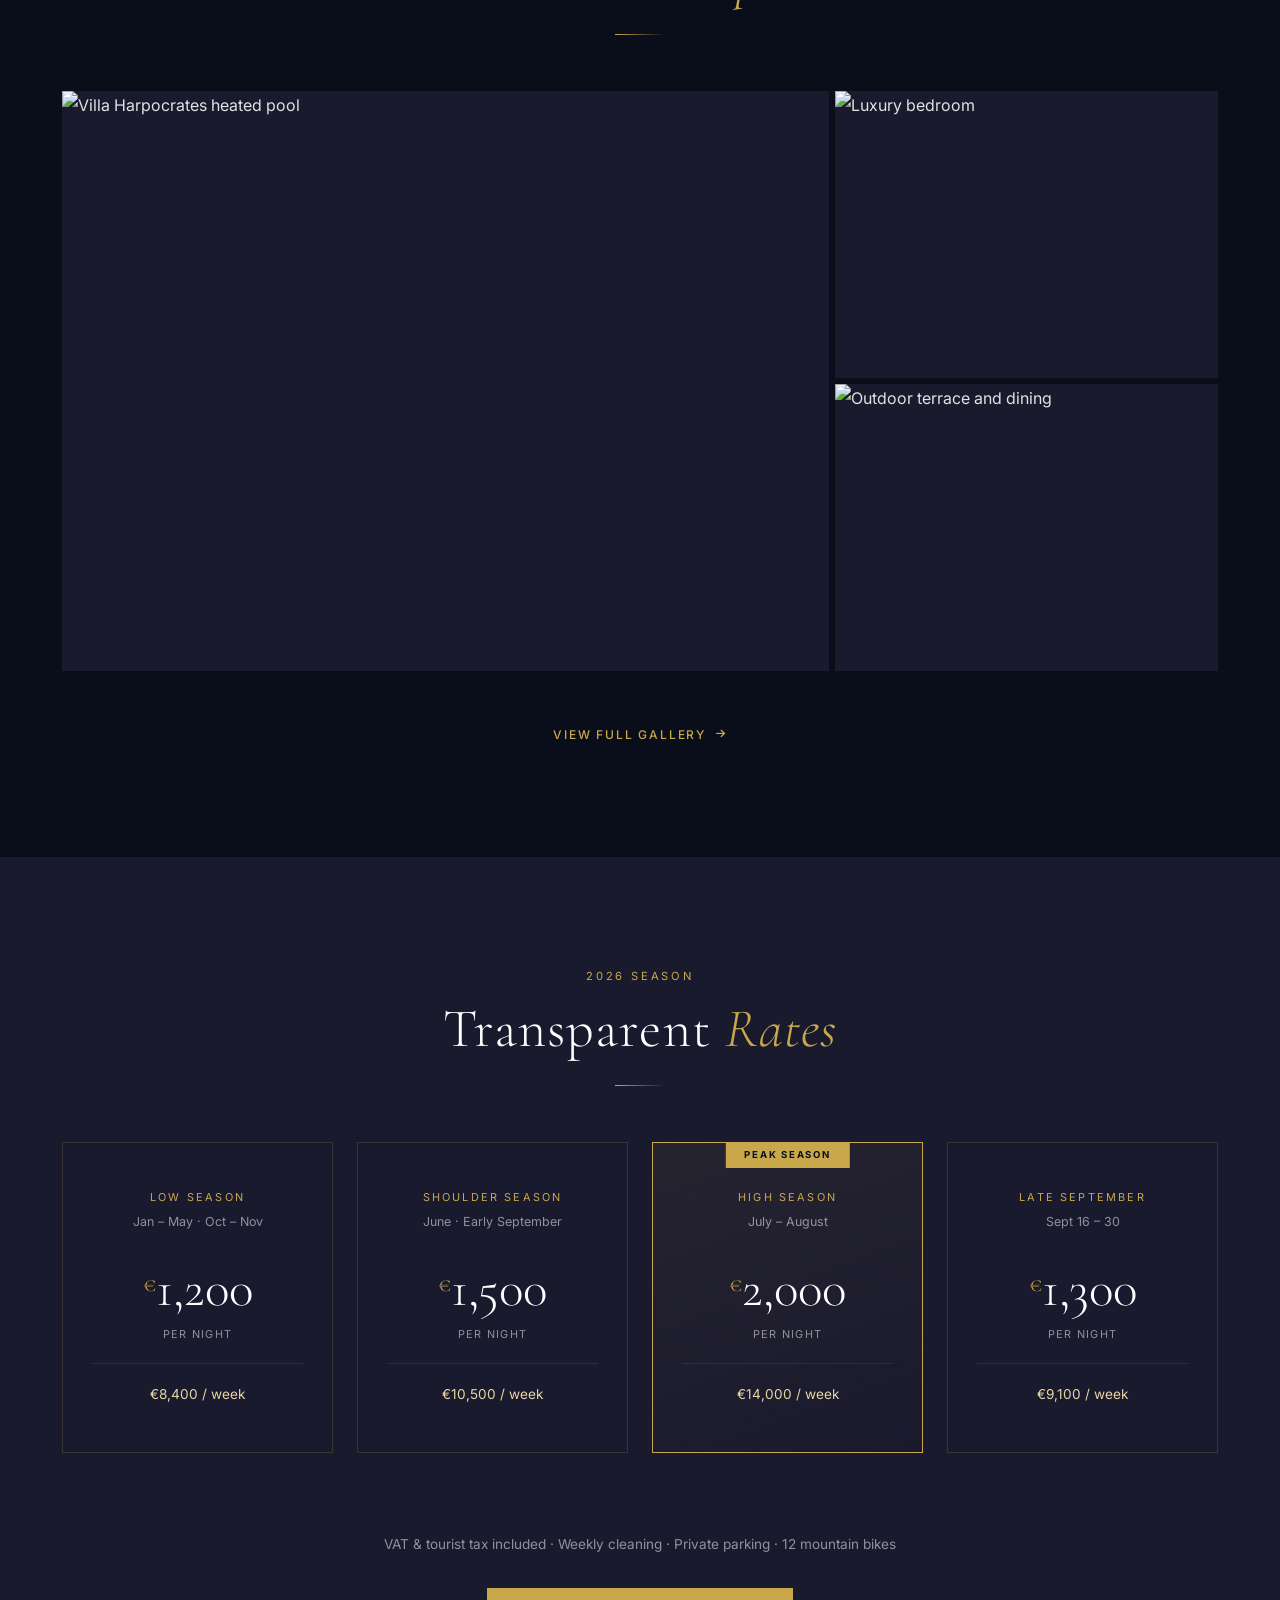
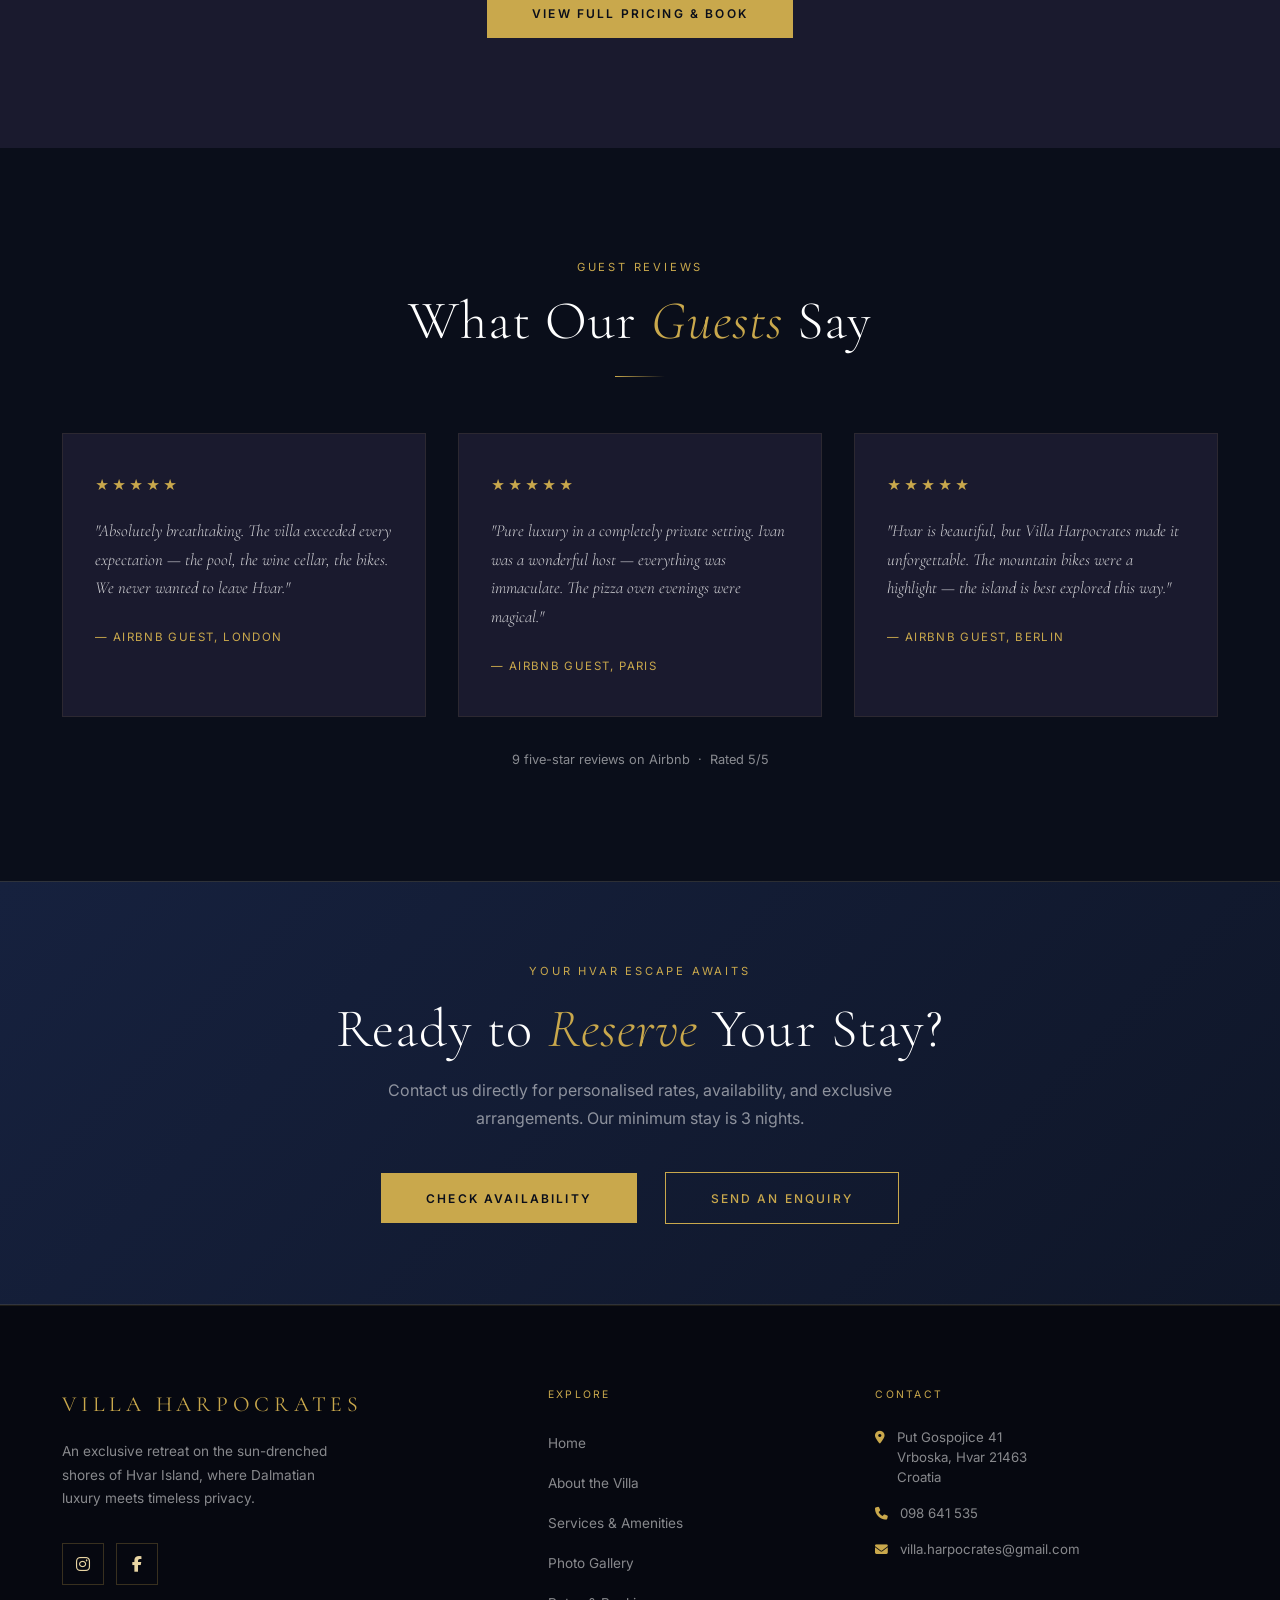
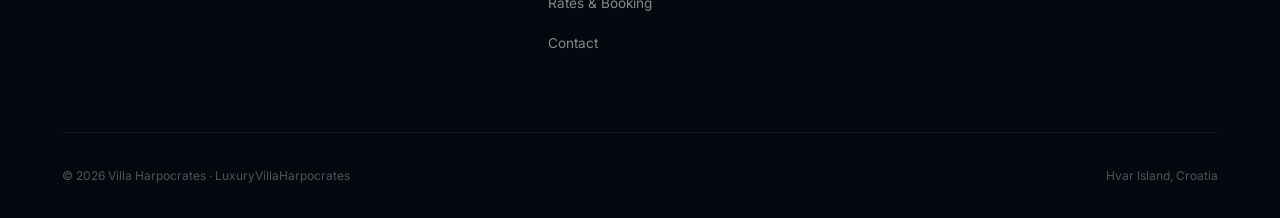
==== commit 7a16a5cf: "Restore original hero design with clean background crossfade slideshow - Hero looks exactly as origi" ====
--- a/index.html
+++ b/index.html
@@ -75,45 +75,15 @@
 
 <!-- ========== HERO ========== -->
 <section id="hero">
-  <div class="hero-slider">
-
-    <div class="hero-slide active">
-      <img src="https://a0.muscache.com/im/pictures/hosting/Hosting-U3RheVN1cHBseUxpc3Rpbmc6MjYzMDk5Nzk%3D/original/ae831871-092b-4b9e-8018-435ec20010bc.jpeg" alt="Villa Harpocrates" loading="eager">
-    </div>
-
-    <div class="hero-slide">
-      <img src="https://www.luxurycroatianvillas.com/media/com_rentvillas/villas/145/gallery/Luxury_Villa_Harpocrates_Hvar_10.jpg" alt="Villa Harpocrates heated pool" loading="lazy">
-    </div>
-
-    <div class="hero-slide">
-      <img src="https://a0.muscache.com/im/pictures/hosting/Hosting-U3RheVN1cHBseUxpc3Rpbmc6MjYzMDk5Nzk%3D/original/57cb1115-4170-4c8a-b8f1-5b6e8b3a07c5.jpeg" alt="Villa Harpocrates interior" loading="lazy">
-    </div>
-
-    <div class="hero-slide">
-      <img src="https://www.luxurycroatianvillas.com/media/com_rentvillas/villas/145/gallery/Luxury_Villa_Harpocrates_Hvar_2.jpg" alt="Villa Harpocrates garden" loading="lazy">
-    </div>
-
-    <div class="hero-slide">
-      <img src="https://a0.muscache.com/im/pictures/hosting/Hosting-U3RheVN1cHBseUxpc3Rpbmc6MjYzMDk5Nzk%3D/original/9e3650a4-5be2-4562-a684-e005d96feb79.jpeg" alt="Villa Harpocrates outdoor dining" loading="lazy">
-    </div>
-
-    <div class="hero-slide">
-      <img src="https://www.luxurycroatianvillas.com/media/com_rentvillas/villas/145/gallery/Luxury_Villa_Harpocrates_Hvar_4.jpg" alt="Villa Harpocrates exterior" loading="lazy">
-    </div>
-
-    <div class="hero-slide">
-      <img src="https://a0.muscache.com/im/pictures/hosting/Hosting-U3RheVN1cHBseUxpc3Rpbmc6MjYzMDk5Nzk%3D/original/54fff38a-beaa-4db8-a58f-650a785dceb9.jpeg" alt="Villa Harpocrates bedroom" loading="lazy">
-    </div>
-
-    <div class="hero-slide">
-      <img src="https://a0.muscache.com/im/pictures/hosting/Hosting-U3RheVN1cHBseUxpc3Rpbmc6MjYzMDk5Nzk%3D/original/87aabc73-79cc-4b76-b29b-a9062d2fec37.jpeg" alt="Villa Harpocrates view" loading="lazy">
-    </div>
-
-  </div>
-
+  <div class="hero-bg active" style="background-image: url('https://a0.muscache.com/im/pictures/hosting/Hosting-U3RheVN1cHBseUxpc3Rpbmc6MjYzMDk5Nzk%3D/original/ae831871-092b-4b9e-8018-435ec20010bc.jpeg');"></div>
+  <div class="hero-bg" style="background-image: url('https://www.luxurycroatianvillas.com/media/com_rentvillas/villas/145/gallery/Luxury_Villa_Harpocrates_Hvar_10.jpg');"></div>
+  <div class="hero-bg" style="background-image: url('https://a0.muscache.com/im/pictures/hosting/Hosting-U3RheVN1cHBseUxpc3Rpbmc6MjYzMDk5Nzk%3D/original/57cb1115-4170-4c8a-b8f1-5b6e8b3a07c5.jpeg');"></div>
+  <div class="hero-bg" style="background-image: url('https://www.luxurycroatianvillas.com/media/com_rentvillas/villas/145/gallery/Luxury_Villa_Harpocrates_Hvar_2.jpg');"></div>
+  <div class="hero-bg" style="background-image: url('https://a0.muscache.com/im/pictures/hosting/Hosting-U3RheVN1cHBseUxpc3Rpbmc6MjYzMDk5Nzk%3D/original/9e3650a4-5be2-4562-a684-e005d96feb79.jpeg');"></div>
+  <div class="hero-bg" style="background-image: url('https://www.luxurycroatianvillas.com/media/com_rentvillas/villas/145/gallery/Luxury_Villa_Harpocrates_Hvar_4.jpg');"></div>
+  <div class="hero-bg" style="background-image: url('https://a0.muscache.com/im/pictures/hosting/Hosting-U3RheVN1cHBseUxpc3Rpbmc6MjYzMDk5Nzk%3D/original/54fff38a-beaa-4db8-a58f-650a785dceb9.jpeg');"></div>
+  <div class="hero-bg" style="background-image: url('https://a0.muscache.com/im/pictures/hosting/Hosting-U3RheVN1cHBseUxpc3Rpbmc6MjYzMDk5Nzk%3D/original/87aabc73-79cc-4b76-b29b-a9062d2fec37.jpeg');"></div>
   <div class="hero-overlay"></div>
-  <div class="hero-progress" id="hero-progress"></div>
-
   <div class="hero-content">
     <p class="hero-pretitle">Hvar Island &middot; Croatia</p>
     <h1 class="hero-title">Villa <em>Harpocrates</em></h1>
@@ -129,13 +99,6 @@
       <a href="gallery.html" class="btn-secondary">View Gallery</a>
     </div>
   </div>
-
-  <button class="hero-arrow hero-arrow-prev" id="hero-prev" aria-label="Previous slide"><i class="fa-solid fa-chevron-left"></i></button>
-  <button class="hero-arrow hero-arrow-next" id="hero-next" aria-label="Next slide"><i class="fa-solid fa-chevron-right"></i></button>
-
-  <div class="hero-slide-dots" id="hero-dots"></div>
-  <div class="hero-counter" id="hero-counter"></div>
-
   <a href="#stats" class="hero-scroll" aria-label="Scroll down">
     <span>Discover</span>
     <i class="fa-solid fa-chevron-down"></i>
--- a/css/style.css
+++ b/css/style.css
@@ -335,133 +335,6 @@
   overflow: hidden;
 }
 
-/* ========== Hero Cinematic Slideshow ========== */
-.hero-slider {
-  position: absolute;
-  inset: 0;
-  overflow: hidden;
-}
-
-.hero-slide {
-  position: absolute;
-  inset: 0;
-  opacity: 0;
-  transition: opacity 1.4s ease-in-out;
-  z-index: 0;
-}
-
-.hero-slide.active {
-  opacity: 1;
-  z-index: 1;
-}
-
-/* Ken Burns zoom on active slide */
-.hero-slide img {
-  width: 100%;
-  height: 100%;
-  object-fit: cover;
-  object-position: center;
-  display: block;
-  transform: scale(1.0);
-  transition: transform 7s ease-out;
-  will-change: transform;
-}
-
-.hero-slide.active img {
-  transform: scale(1.1);
-}
-
-/* Slide progress bar */
-.hero-progress {
-  position: absolute;
-  bottom: 0;
-  left: 0;
-  height: 2px;
-  background: var(--gold);
-  width: 0%;
-  z-index: 10;
-  transition: none;
-}
-
-.hero-progress.running {
-  transition: width 5.5s linear;
-  width: 100%;
-}
-
-/* Dots */
-.hero-slide-dots {
-  position: absolute;
-  bottom: 2.2rem;
-  left: 50%;
-  transform: translateX(-50%);
-  z-index: 10;
-  display: flex;
-  gap: 10px;
-  align-items: center;
-}
-
-.hero-dot {
-  width: 28px;
-  height: 2px;
-  background: rgba(255,255,255,0.28);
-  cursor: pointer;
-  transition: background 0.3s, transform 0.3s;
-  border: none;
-  padding: 0;
-  border-radius: 2px;
-}
-
-.hero-dot.active {
-  background: var(--gold);
-  transform: scaleX(1.4);
-  transform-origin: center;
-}
-
-/* Arrows */
-.hero-arrow {
-  position: absolute;
-  top: 50%;
-  transform: translateY(-50%);
-  z-index: 10;
-  background: rgba(10,14,26,0.35);
-  border: 1px solid rgba(201,168,76,0.4);
-  color: var(--gold);
-  width: 54px;
-  height: 54px;
-  display: flex;
-  align-items: center;
-  justify-content: center;
-  cursor: pointer;
-  transition: background 0.3s, border-color 0.3s, transform 0.3s;
-  backdrop-filter: blur(6px);
-  -webkit-backdrop-filter: blur(6px);
-}
-.hero-arrow:hover {
-  background: rgba(201,168,76,0.25);
-  border-color: var(--gold);
-  transform: translateY(-50%) scale(1.08);
-}
-.hero-arrow-prev { left: 2rem; }
-.hero-arrow-next { right: 2rem; }
-
-/* Slide counter */
-.hero-counter {
-  position: absolute;
-  bottom: 2rem;
-  right: 2.5rem;
-  z-index: 10;
-  font-size: 0.65rem;
-  letter-spacing: 0.18em;
-  color: rgba(255,255,255,0.5);
-}
-.hero-counter span { color: var(--gold); }
-
-@media (max-width: 768px) {
-  .hero-arrow { display: none; }
-  .hero-counter { display: none; }
-}
-
-/* Legacy fallback */
 .hero-bg {
   position: absolute;
   inset: 0;
@@ -470,6 +343,12 @@
   background-attachment: fixed;
   transform: scale(1.06);
   will-change: transform;
+  opacity: 0;
+  transition: opacity 1.6s ease-in-out;
+}
+
+.hero-bg.active {
+  opacity: 1;
 }
 
 .hero-overlay {
